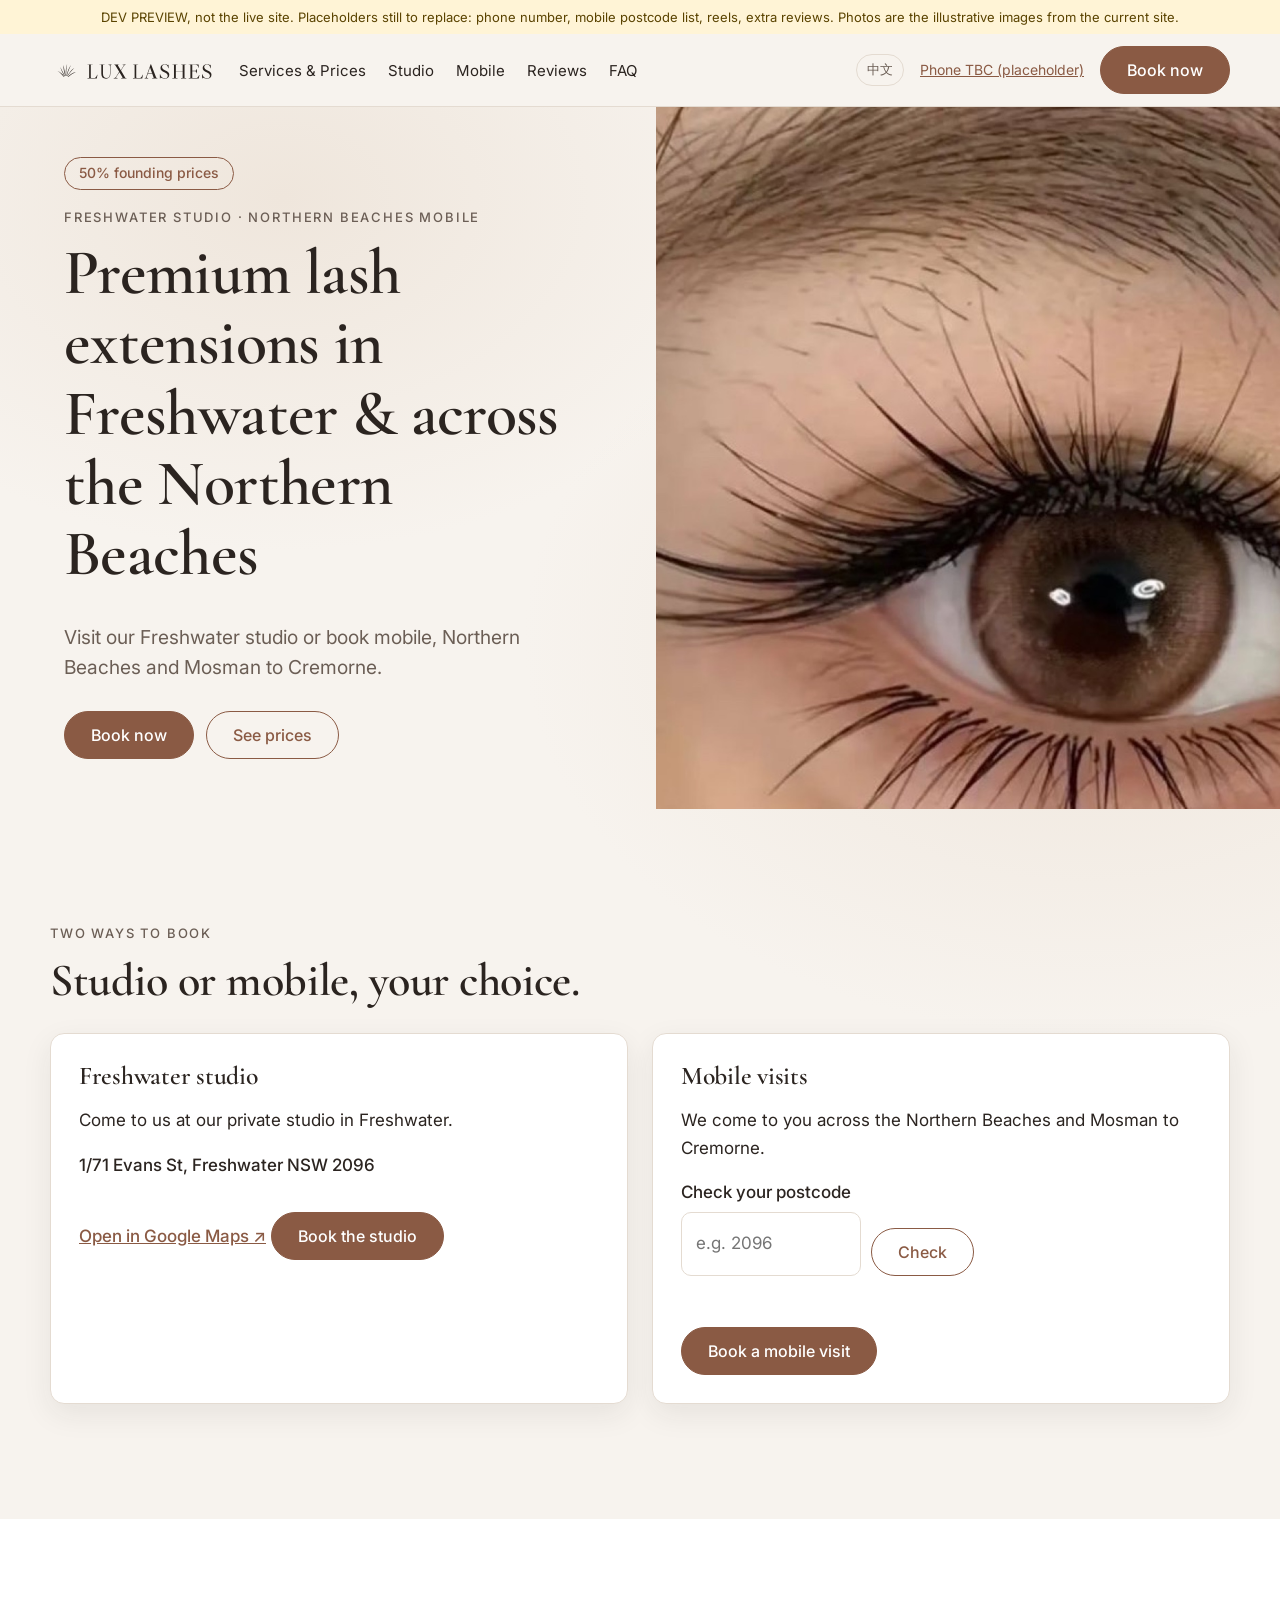
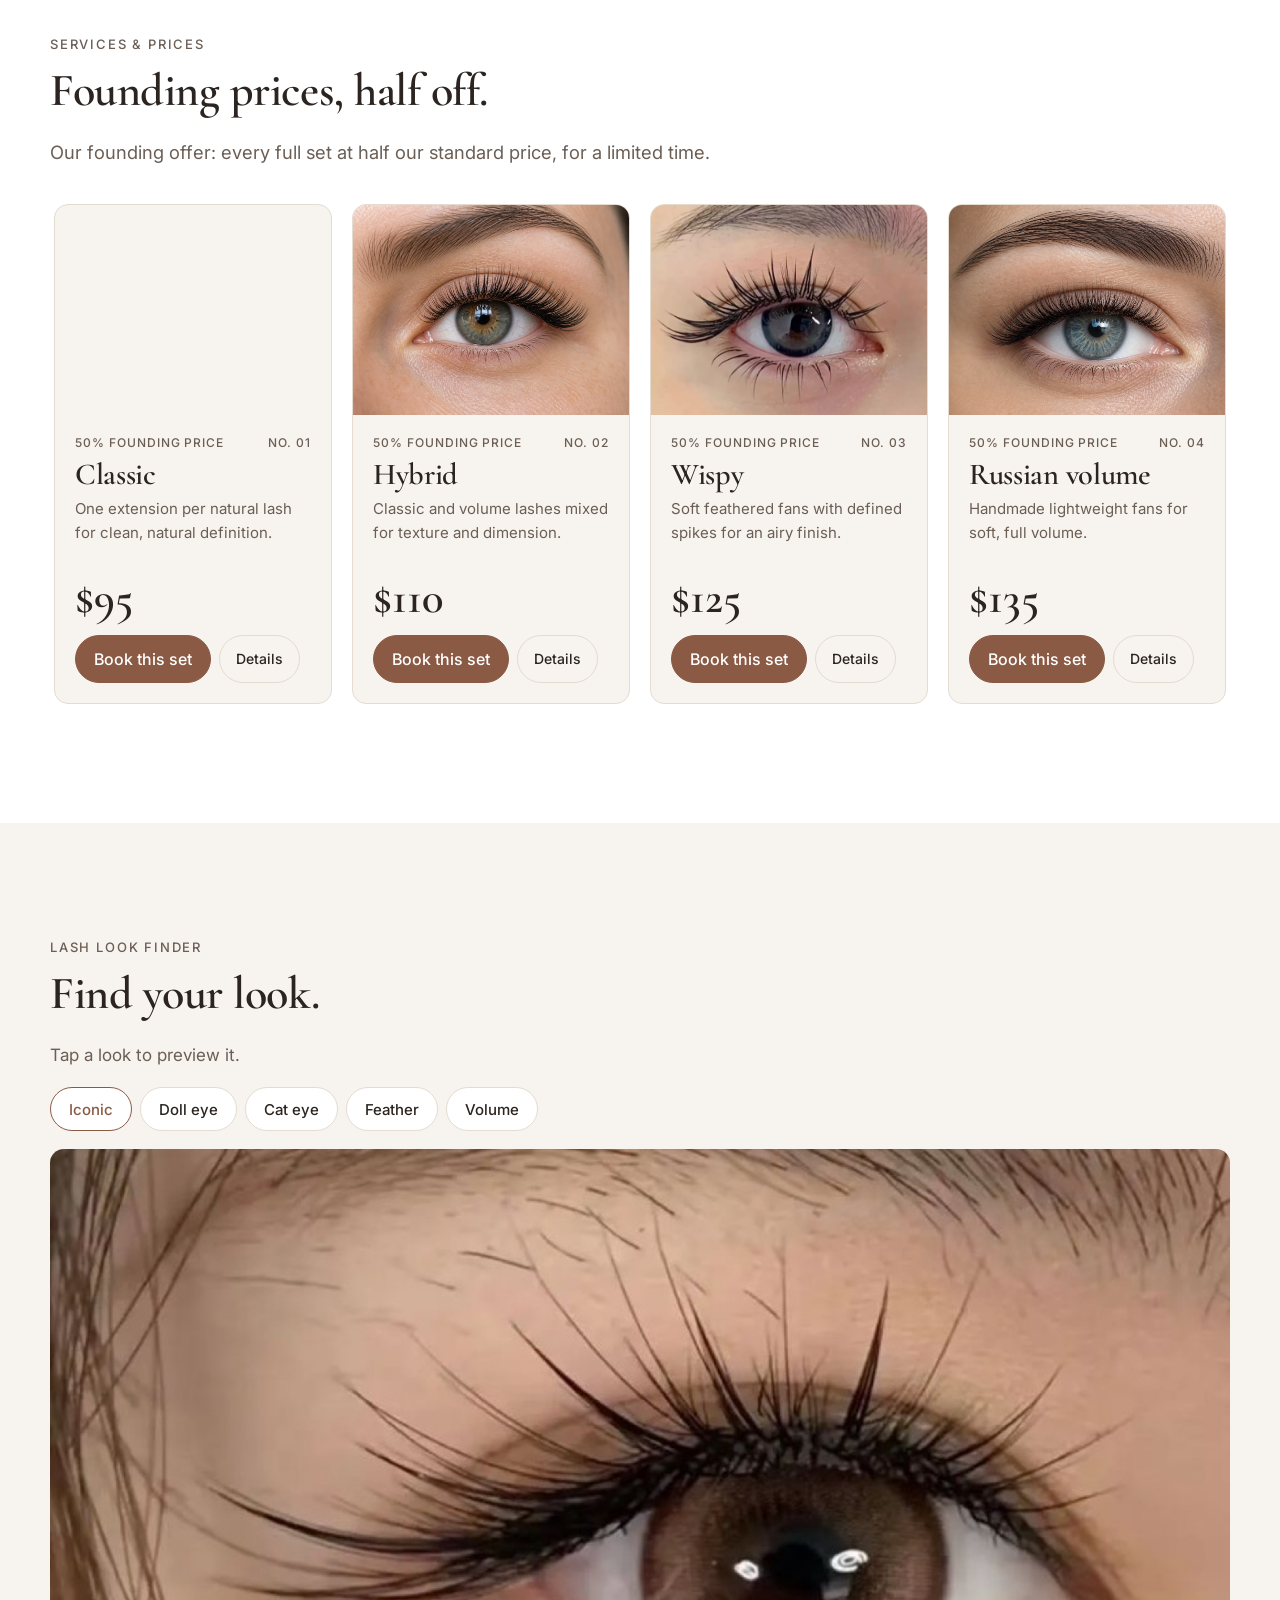
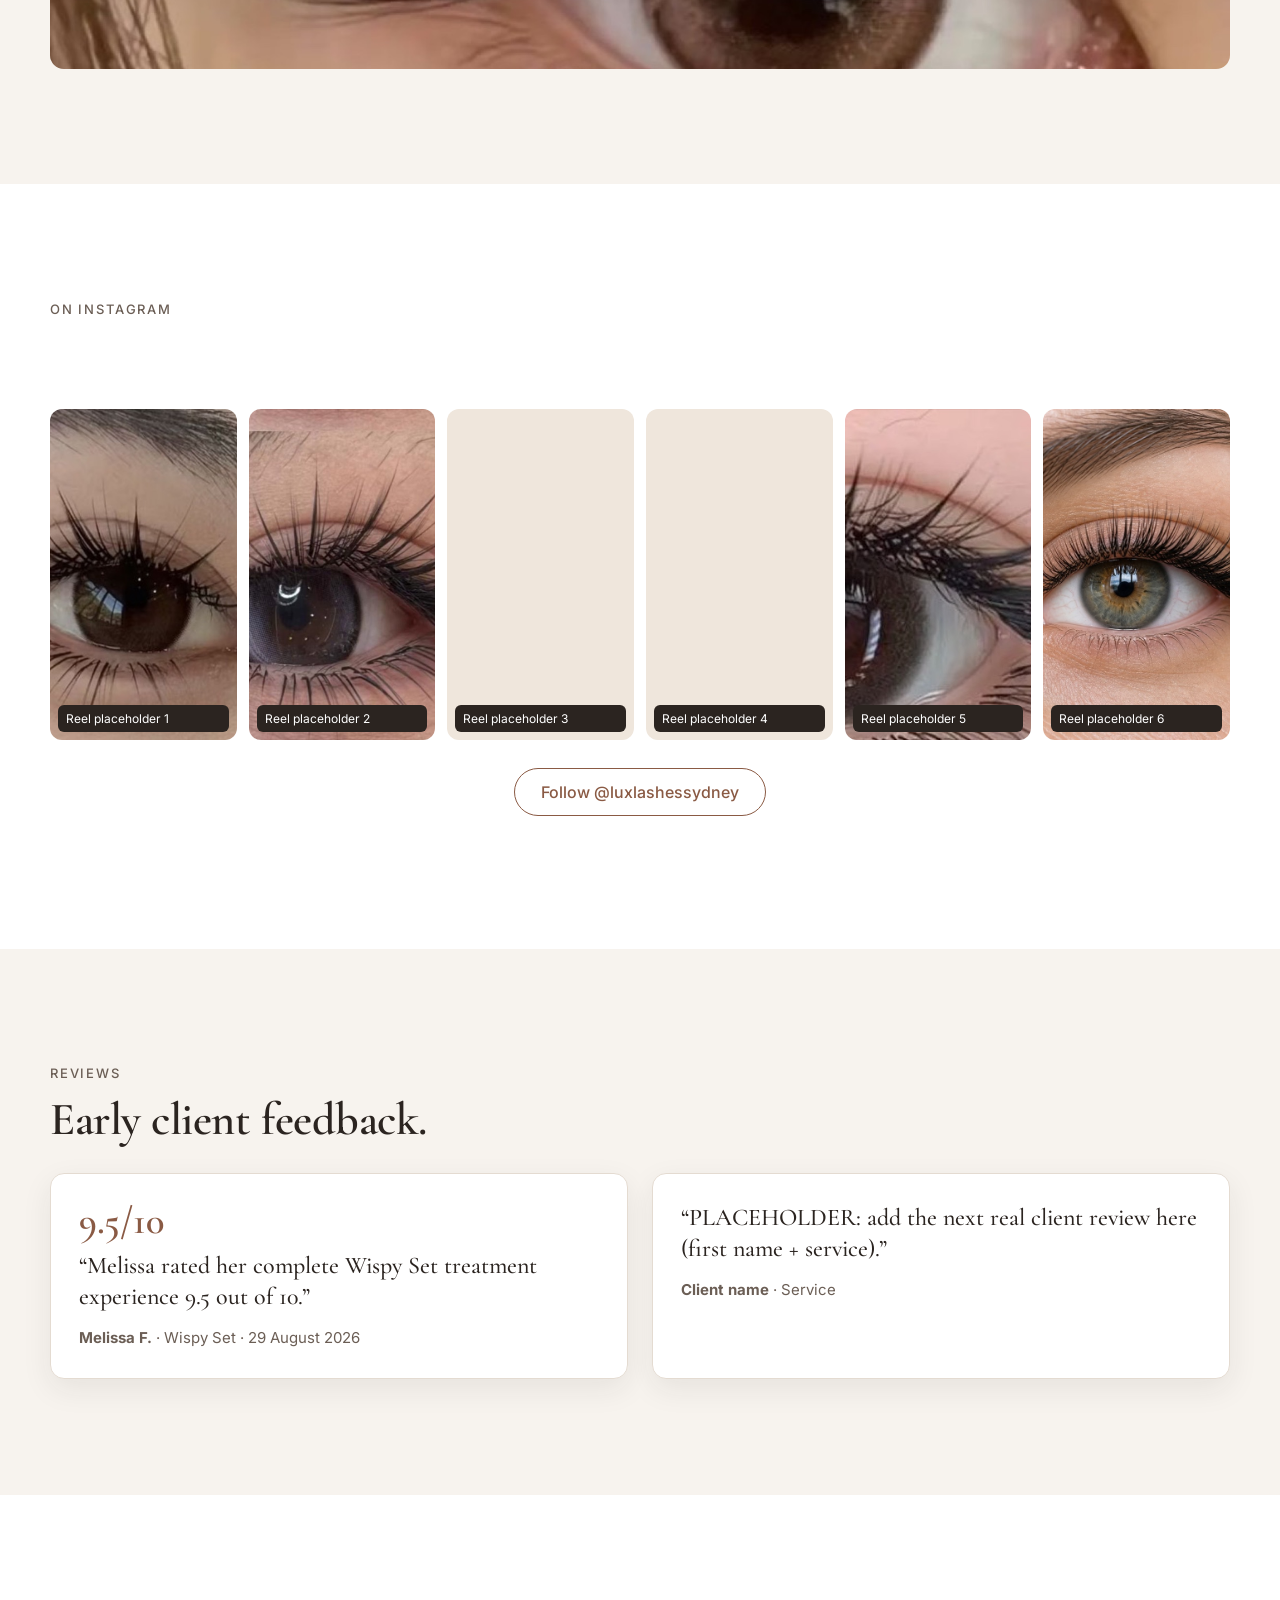
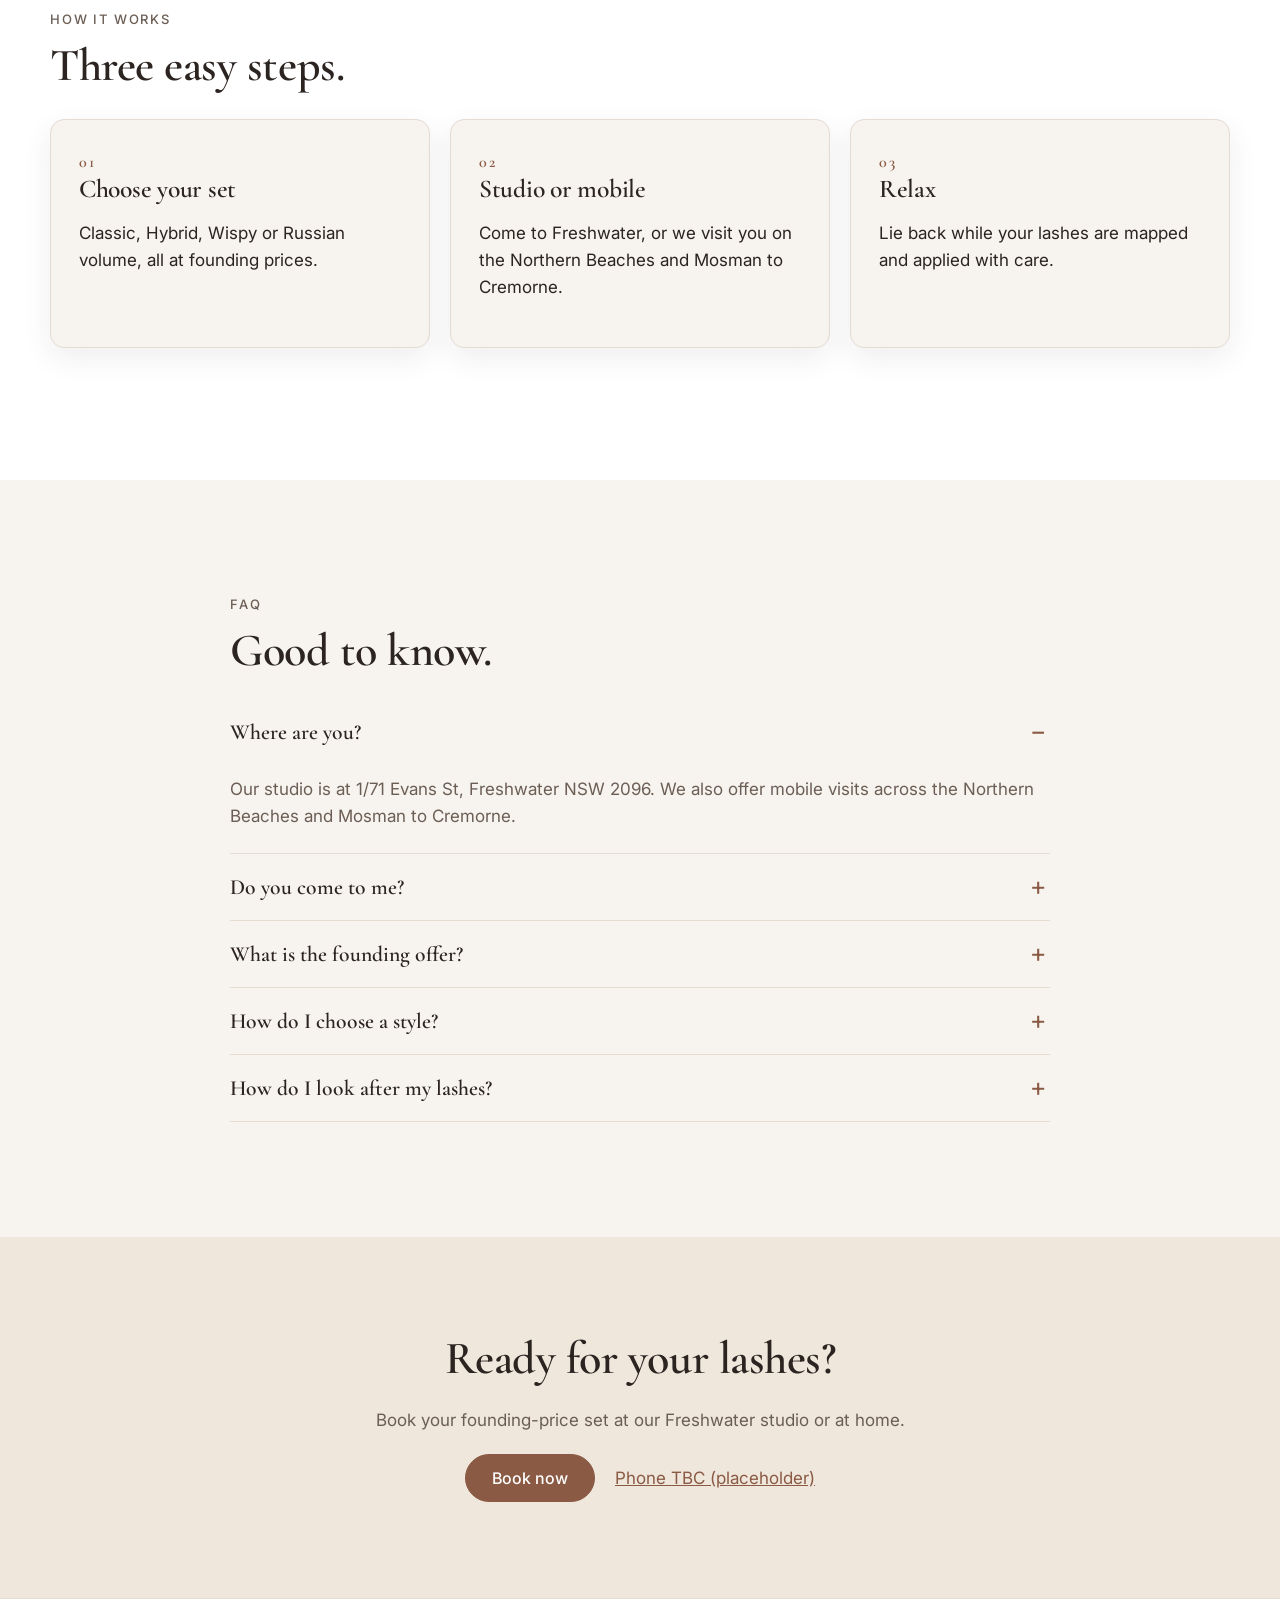
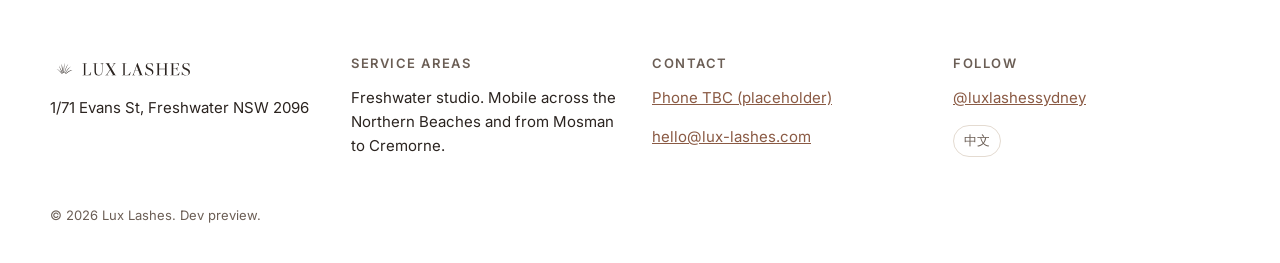
==== index.html @ 247c6094 "Lux Lashes Warm Linen dev preview" ====
<!doctype html>
<html lang="en-AU"><head><meta charset="utf-8"><meta name="viewport" content="width=device-width,initial-scale=1">
<meta name="robots" content="noindex, nofollow">
<title>Lash extensions Freshwater | Northern Beaches | Lux Lashes</title><meta name="description" content="Premium lash extensions at our Freshwater studio (1/71 Evans St) or mobile across the Northern Beaches and Mosman to Cremorne. 50% founding prices from $95.">
<link rel="canonical" href="https://lux-lashes.com/">
<meta property="og:type" content="website"><meta property="og:title" content="Lash extensions Freshwater | Northern Beaches | Lux Lashes"><meta property="og:description" content="Premium lash extensions at our Freshwater studio (1/71 Evans St) or mobile across the Northern Beaches and Mosman to Cremorne. 50% founding prices from $95."><meta property="og:locale" content="en_AU"><meta property="og:image" content="assets/img/lux-lashes-wispy-iconic-result-v1.jpg">
<link rel="preconnect" href="https://fonts.googleapis.com"><link rel="preconnect" href="https://fonts.gstatic.com" crossorigin>
<link href="https://fonts.googleapis.com/css2?family=Cormorant+Garamond:wght@500;600&family=Inter:wght@400;500;600&display=swap" rel="stylesheet">
<link rel="icon" href="assets/favicon.svg" type="image/svg+xml">
<link rel="stylesheet" href="css/site.css?v=1">
<script type="application/ld+json">{"@context": "https://schema.org", "@type": "BeautySalon", "name": "Lux Lashes", "url": "https://lux-lashes.com", "email": "hello@lux-lashes.com", "address": {"@type": "PostalAddress", "streetAddress": "1/71 Evans St", "addressLocality": "Freshwater", "addressRegion": "NSW", "postalCode": "2096", "addressCountry": "AU"}, "areaServed": ["Freshwater NSW", "Northern Beaches NSW", "Mosman NSW", "Cremorne NSW"], "sameAs": ["https://www.instagram.com/luxlashessydney/"], "makesOffer": [{"@type": "Offer", "name": "Classic lash extensions full set (50% founding price)", "price": 95, "priceCurrency": "AUD"}, {"@type": "Offer", "name": "Hybrid lash extensions full set (50% founding price)", "price": 110, "priceCurrency": "AUD"}, {"@type": "Offer", "name": "Wispy lash extensions full set (50% founding price)", "price": 125, "priceCurrency": "AUD"}, {"@type": "Offer", "name": "Russian volume lash extensions full set (50% founding price)", "price": 135, "priceCurrency": "AUD"}]}</script>
<script>document.documentElement.classList.add('js');if(!matchMedia('(prefers-reduced-motion: reduce)').matches)document.documentElement.classList.add('motion')</script>
</head><body class="">
<a class="skip" href="#main">Skip to content</a>
<p class="devbar" role="note">DEV PREVIEW, not the live site. Placeholders still to replace: phone number, mobile postcode list, reels, extra reviews. Photos are the illustrative images from the current site.</p>
<div class="drift" aria-hidden="true"></div>
<header class="hd"><div class="w hd__in">
<a class="brand" href="index.html" aria-label="Lux Lashes home"><svg class="wm" aria-hidden="true" focusable="false" xmlns="http://www.w3.org/2000/svg" viewBox="0 0 360 64"><g fill="currentColor"><g transform="translate(34 36) scale(.85)"><path d="M-5 13C-10 7-16 0-21-2C-16-1-9 5-4 12Z"/><path d="M-3.5 11C-9 2-13-7-14-12C-12-7-7 2-2.5 10.5Z"/><path d="M-1.8 10C-5 0-7-11-6-17C-5-10-3 0-.8 9.7Z"/><path d="M-.5 9.5C-.8-1 0-14 3-20C1-12 .8 0 .5 9.5Z"/><path d="M1.3 9.8C4-1 8-12 13-17C9-10 5 0 2.3 10.1Z"/><path d="M3 10.6C8 2 15-7 21-10C15-5 9 3 4 11.2Z"/><path d="M4.5 12C11 6 19 1 25 1C19 3 12 7 5.5 13Z"/></g><path transform="translate(79 20)" d="M1 0H12V.7H9.4C8.2.7 8 1.1 8 2.6V27.7C8 28.9 8.5 29.2 10 29.2H14C18.2 29.2 19.8 27.1 21.6 22H22.3L20.8 30H1V29.3H3C4.3 29.3 4.5 28.8 4.5 27.4V2.6C4.5 1.2 4.3.7 3 .7H1Z"/><path transform="translate(105 20)" d="M.5 0H11.5V.7H9.5C8.2.7 8 1.2 8 2.7V19.6C8 25.8 10.5 29.2 15.5 29.2C20.9 29.2 23 25.6 23 19.7V4.9C23 1.8 22.3.7 19.7.7H19V0H27V.7H26.6C24.4.7 23.9 1.8 23.9 4.9V19.7C23.9 26.9 20.8 30.5 14.5 30.5C7.5 30.5 4.5 26.7 4.5 20V2.7C4.5 1.2 4.3.7 3 .7H.5Z"/><path transform="translate(136 20)" d="M.5 0H11.7V.7H10.3C8.8.7 8.5 1.3 9.3 2.7L15 12.4L20.7 3.4C21.8 1.6 21.5.7 19.3.7H18.6V0H26V.7H25.7C24 .7 23 1.4 21.5 3.7L15.5 13.2L23.9 27.3C24.8 28.8 25.3 29.3 27 29.3V30H15.8V29.3H17.3C18.9 29.3 19 28.5 18.2 27.1L12.1 16.7L5.7 26.6C4.5 28.5 5 29.3 7.2 29.3H8V30H0V29.3H.5C2.5 29.3 3.4 28.5 4.9 26.3L11.6 15.9L3.9 2.8C2.9 1.1 2.4.7.5.7Z"/><path transform="translate(176 20)" d="M1 0H12V.7H9.4C8.2.7 8 1.1 8 2.6V27.7C8 28.9 8.5 29.2 10 29.2H14C18.2 29.2 19.8 27.1 21.6 22H22.3L20.8 30H1V29.3H3C4.3 29.3 4.5 28.8 4.5 27.4V2.6C4.5 1.2 4.3.7 3 .7H1Z"/><path transform="translate(202 20)" d="M12.7-.5H13.5L24 27.1C24.7 28.8 25.1 29.3 27 29.3V30H16V29.3H17.6C19.1 29.3 19.3 28.8 18.8 27.3L15.9 19.5H6.9L4.6 26.1C3.8 28.4 4.5 29.3 6.8 29.3H7.4V30H0V29.3C2.2 29.3 2.7 28.3 3.5 26.1ZM11.3 6.9L7.2 18.6H15.6Z"/><path transform="translate(233 20)" d="M20 1V8H19.3C18.4 3.6 16.3.3 12.1.3C8.4.3 6 2.4 6 5.8C6 9.1 8.8 10.9 13.2 12.9C18.3 15.2 21.5 17.3 21.5 22C21.5 27.1 17.5 30.6 11.8 30.6C8.1 30.6 5.3 29.4 3.2 28.2L2.1 30H1.4V21.2H2.1C3.5 26.7 6.8 29.8 11.8 29.8C15.9 29.8 18.2 27.4 18.2 24C18.2 20.6 15.5 18.7 11 16.6C5.9 14.3 2.7 12.1 2.7 7.5C2.7 2.8 6.5-.5 12-.5C15.3-.5 17.7.5 19 1.7L19.3 1Z"/><path transform="translate(260 20)" d="M1 0H12V.7H10C8.7.7 8.5 1.2 8.5 2.6V14H23V2.6C23 1.2 22.8.7 21.5.7H19.5V0H30.5V.7H28.5C27.2.7 27 1.2 27 2.6V27.4C27 28.8 27.2 29.3 28.5 29.3H30.5V30H19.5V29.3H21.5C22.8 29.3 23 28.8 23 27.4V14.9H8.5V27.4C8.5 28.8 8.7 29.3 10 29.3H12V30H1V29.3H3C4.3 29.3 4.5 28.8 4.5 27.4V2.6C4.5 1.2 4.3.7 3 .7H1Z"/><path transform="translate(295 20)" d="M1 0H22L22.5 7H21.8C20.7 2.3 19.2.8 15.5.8H8.5V13.7H13.2C16.2 13.7 17.3 12.7 17.8 9.6H18.5V18.7H17.8C17.3 15.5 16.2 14.6 13.2 14.6H8.5V27.5C8.5 28.8 8.9 29.2 10.5 29.2H15.5C19.8 29.2 21.4 27.1 23.1 22.6H23.8L22.3 30H1V29.3H3C4.3 29.3 4.5 28.8 4.5 27.4V2.6C4.5 1.2 4.3.7 3 .7H1Z"/><path transform="translate(323 20)" d="M20 1V8H19.3C18.4 3.6 16.3.3 12.1.3C8.4.3 6 2.4 6 5.8C6 9.1 8.8 10.9 13.2 12.9C18.3 15.2 21.5 17.3 21.5 22C21.5 27.1 17.5 30.6 11.8 30.6C8.1 30.6 5.3 29.4 3.2 28.2L2.1 30H1.4V21.2H2.1C3.5 26.7 6.8 29.8 11.8 29.8C15.9 29.8 18.2 27.4 18.2 24C18.2 20.6 15.5 18.7 11 16.6C5.9 14.3 2.7 12.1 2.7 7.5C2.7 2.8 6.5-.5 12-.5C15.3-.5 17.7.5 19 1.7L19.3 1Z"/></g></svg>
</a>
<nav aria-label="Primary"><ul class="hd__nav" id="navlist"><li><a href="#prices">Services &amp; Prices</a></li><li><a href="#studio">Studio</a></li><li><a href="#mobile">Mobile</a></li><li><a href="#reviews">Reviews</a></li><li><a href="#faq">FAQ</a></li></ul></nav>
<div class="hd__act"><button class="lang" type="button" aria-label="切换为简体中文 / Switch language" data-lang-toggle data-en="中文" data-zh="EN">中文</button>
<a class="hd__tel" href="tel:+61000000000" data-ev="phone_tap">Phone TBC (placeholder)</a><a class="btn" href="book/" data-cta data-ev="book_click">Book now</a></div></div></header>
<main id="main"><section class="hero"><div class="hero__media"><img src="assets/img/lux-lashes-wispy-iconic-result-v1.jpg" alt="Macro close-up of a brown eye with a wispy lash extension set" class="hero__img" decoding="async"></div>
<div class="w hero__in"><p class="badge">50% founding prices</p><p class="eyb">Freshwater studio · Northern Beaches mobile</p><h1 class="hero__h">Premium lash extensions in Freshwater & across the Northern Beaches</h1><p class="hero__sub">Visit our Freshwater studio or book mobile, Northern Beaches and Mosman to Cremorne.</p>
<div class="hero__a"><a class="btn" href="book/" data-cta data-ev="book_click">Book now</a><a class="btn btn--ghost" href="#prices">See prices</a></div></div>
<!-- PLACEHOLDER: slow image drift stands in for the hero video loop until real lash-application footage is filmed. --></section><section class="s" id="studio"><div class="w"><p class="eyb">Two ways to book</p><h2 class="rv">Studio or mobile, your choice.</h2>
<div class="two">
<article class="card rv"><h3>Freshwater studio</h3><p>Come to us at our private studio in Freshwater.</p><p class="addr">1/71 Evans St, Freshwater NSW 2096</p>
<a class="maplink" href="https://www.google.com/maps/search/?api=1&amp;query=1%2F71+Evans+St+Freshwater+NSW+2096" rel="noopener">Open in Google Maps ↗</a>
<a class="btn" href="book/?mode=studio" data-cta data-ev="book_click">Book the studio</a></article>
<article class="card rv" id="mobile"><h3>Mobile visits</h3><p>We come to you across the Northern Beaches and Mosman to Cremorne.</p><form class="pc" data-pc action="book/" method="get"><input type="hidden" name="mode" value="mobile"><label for="pc-home">Check your postcode</label>
<div class="pc__row"><input id="pc-home" name="pc" inputmode="numeric" pattern="[0-9]{4}" maxlength="4" autocomplete="postal-code" placeholder="e.g. 2096"><button class="btn btn--ghost" type="submit">Check</button></div>
<p class="pc__msg" role="status" aria-live="polite"></p></form>
<a class="btn" href="book/?mode=mobile" data-cta data-ev="book_click">Book a mobile visit</a></article>
</div></div></section><section class="s s--surface" id="prices"><div class="w"><p class="eyb">Services &amp; prices</p><h2 class="rv">Founding prices, half off.</h2><p class="lead">Our founding offer: every full set at half our standard price, for a limited time.</p><div class="tix__g"><div class="tix__w rv"><div class="tix__t"><div class="tix__f"><img src="assets/img/lux-lashes-en-detail-classic-v1.jpg" alt="Macro view of a natural-looking classic lash set on a green eye" class="tix__img" loading="lazy" decoding="async">
<div class="tix__body"><p class="tix__row"><span>50% founding price</span><span>No. 01</span></p><h3 class="tix__nm">Classic</h3><p class="tix__line">One extension per natural lash for clean, natural definition.</p>
<p class="tix__pr">$95</p><div class="tix__ba"><a class="btn" href="book/?set=classic" data-ev="book_click">Book this set<span class="sr"> Classic</span></a><button type="button" class="tix__flip" aria-pressed="false">Details<span class="sr"> for Classic</span></button></div></div></div>
<div class="tix__b"><p class="tix__row"><span>Classic</span><span>$95</span></p><ul><li>Eye-shape consultation</li><li>Personal lash mapping</li><li>Aftercare guidance</li></ul><div class="tix__ba"><a class="btn" href="book/?set=classic">Book this set<span class="sr"> Classic</span></a><button type="button" class="tix__flip tix__back">Back</button></div></div></div></div><div class="tix__w rv"><div class="tix__t"><div class="tix__f"><img src="assets/img/lux-lashes-en-detail-hybrid-v1.jpg" alt="Macro view of a textured hybrid lash set" class="tix__img" loading="lazy" decoding="async">
<div class="tix__body"><p class="tix__row"><span>50% founding price</span><span>No. 02</span></p><h3 class="tix__nm">Hybrid</h3><p class="tix__line">Classic and volume lashes mixed for texture and dimension.</p>
<p class="tix__pr">$110</p><div class="tix__ba"><a class="btn" href="book/?set=hybrid" data-ev="book_click">Book this set<span class="sr"> Hybrid</span></a><button type="button" class="tix__flip" aria-pressed="false">Details<span class="sr"> for Hybrid</span></button></div></div></div>
<div class="tix__b"><p class="tix__row"><span>Hybrid</span><span>$110</span></p><ul><li>Eye-shape consultation</li><li>Personal lash mapping</li><li>Aftercare guidance</li></ul><div class="tix__ba"><a class="btn" href="book/?set=hybrid">Book this set<span class="sr"> Hybrid</span></a><button type="button" class="tix__flip tix__back">Back</button></div></div></div></div><div class="tix__w rv"><div class="tix__t"><div class="tix__f"><img src="assets/img/lux-lashes-wispy-iconic-detail-v1.jpg" alt="Macro view of a wispy lash set with defined spikes" class="tix__img" loading="lazy" decoding="async">
<div class="tix__body"><p class="tix__row"><span>50% founding price</span><span>No. 03</span></p><h3 class="tix__nm">Wispy</h3><p class="tix__line">Soft feathered fans with defined spikes for an airy finish.</p>
<p class="tix__pr">$125</p><div class="tix__ba"><a class="btn" href="book/?set=wispy" data-ev="book_click">Book this set<span class="sr"> Wispy</span></a><button type="button" class="tix__flip" aria-pressed="false">Details<span class="sr"> for Wispy</span></button></div></div></div>
<div class="tix__b"><p class="tix__row"><span>Wispy</span><span>$125</span></p><ul><li>Choice of wispy looks</li><li>Personal lash mapping</li><li>Aftercare guidance</li></ul><div class="tix__ba"><a class="btn" href="book/?set=wispy">Book this set<span class="sr"> Wispy</span></a><button type="button" class="tix__flip tix__back">Back</button></div></div></div></div><div class="tix__w rv"><div class="tix__t"><div class="tix__f"><img src="assets/img/lux-lashes-en-detail-russian-volume-v1.jpg" alt="Macro view of a full Russian volume lash set" class="tix__img" loading="lazy" decoding="async">
<div class="tix__body"><p class="tix__row"><span>50% founding price</span><span>No. 04</span></p><h3 class="tix__nm">Russian volume</h3><p class="tix__line">Handmade lightweight fans for soft, full volume.</p>
<p class="tix__pr">$135</p><div class="tix__ba"><a class="btn" href="book/?set=russian" data-ev="book_click">Book this set<span class="sr"> Russian volume</span></a><button type="button" class="tix__flip" aria-pressed="false">Details<span class="sr"> for Russian volume</span></button></div></div></div>
<div class="tix__b"><p class="tix__row"><span>Russian volume</span><span>$135</span></p><ul><li>Eye-shape consultation</li><li>Handmade volume fans</li><li>Aftercare guidance</li></ul><div class="tix__ba"><a class="btn" href="book/?set=russian">Book this set<span class="sr"> Russian volume</span></a><button type="button" class="tix__flip tix__back">Back</button></div></div></div></div></div></div></section><section class="s" id="looks"><div class="w look"><p class="eyb">Lash look finder</p><h2 class="rv">Find your look.</h2>
<p class="muted" data-en="Tap a look to preview it." data-zh="轻点图片，切换自然睫毛与设计效果">Tap a look to preview it.</p>
<div class="look__tabs" role="tablist" aria-label="Style preview"><button type="button" class="look__tab" role="tab" aria-selected="true" data-i="0" data-en="Iconic" data-zh="标志束感">Iconic</button><button type="button" class="look__tab" role="tab" aria-selected="false" data-i="1" data-en="Doll eye" data-zh="灵动圆眼">Doll eye</button><button type="button" class="look__tab" role="tab" aria-selected="false" data-i="2" data-en="Cat eye" data-zh="提拉猫眼">Cat eye</button><button type="button" class="look__tab" role="tab" aria-selected="false" data-i="3" data-en="Feather" data-zh="轻盈羽翼">Feather</button><button type="button" class="look__tab" role="tab" aria-selected="false" data-i="4" data-en="Volume" data-zh="层次浓密">Volume</button></div><div class="look__stage"><img src="assets/img/lux-lashes-wispy-iconic-result-v1.jpg" alt="Iconic wispy look: bold separated spikes" data-alt-en="Iconic wispy look: bold separated spikes" data-alt-zh="标志束感嫁接效果特写，呈现鲜明分离的轻盈睫毛束" class="look__img on" loading="lazy" decoding="async"><img src="assets/img/lux-lashes-wispy-doll-result-v1.jpg" alt="Doll eye look: longest lashes at the centre of the eye" data-alt-en="Doll eye look: longest lashes at the centre of the eye" data-alt-zh="灵动圆眼束感嫁接效果特写，中央睫毛纤长立体" class="look__img" loading="lazy" decoding="async"><img src="assets/img/lux-lashes-wispy-cat-result-v1.jpg" alt="Cat eye look: lashes lengthening and lifting to the outer corner" data-alt-en="Cat eye look: lashes lengthening and lifting to the outer corner" data-alt-zh="提拉猫眼束感嫁接效果特写，眼尾纤长上扬" class="look__img" loading="lazy" decoding="async"><img src="assets/img/lux-lashes-wispy-feather-result-v1.jpg" alt="Feather look: fine, soft and natural lash spacing" data-alt-en="Feather look: fine, soft and natural lash spacing" data-alt-zh="轻盈羽翼束感嫁接效果特写，纤细留白自然" class="look__img" loading="lazy" decoding="async"><img src="assets/img/lux-lashes-wispy-volume-result-v2.jpg" alt="Volume look: full, layered lashes" data-alt-en="Volume look: full, layered lashes" data-alt-zh="干净清晰的层次浓密束感嫁接完成效果" class="look__img" loading="lazy" decoding="async"></div></div></section><section class="s s--surface" id="reels"><div class="w"><p class="eyb">On Instagram</p><h2 class="rv">Fresh sets, straight from the studio.</h2><div class="reels"><a class="reel" href="https://www.instagram.com/luxlashessydney/" rel="noopener"><img src="assets/img/lux-lashes-wispy-cat-detail-v3.jpg" alt="Reel placeholder 1: lash close-up" loading="lazy" decoding="async"><span class="reel__lbl">Reel placeholder 1</span></a><a class="reel" href="https://www.instagram.com/luxlashessydney/" rel="noopener"><img src="assets/img/lux-lashes-wispy-doll-detail-v1.jpg" alt="Reel placeholder 2: lash close-up" loading="lazy" decoding="async"><span class="reel__lbl">Reel placeholder 2</span></a><a class="reel" href="https://www.instagram.com/luxlashessydney/" rel="noopener"><img src="assets/img/lux-lashes-wispy-feather-detail-v1.jpg" alt="Reel placeholder 3: lash close-up" loading="lazy" decoding="async"><span class="reel__lbl">Reel placeholder 3</span></a><a class="reel" href="https://www.instagram.com/luxlashessydney/" rel="noopener"><img src="assets/img/lux-lashes-en-classic-v1.jpg" alt="Reel placeholder 4: lash close-up" loading="lazy" decoding="async"><span class="reel__lbl">Reel placeholder 4</span></a><a class="reel" href="https://www.instagram.com/luxlashessydney/" rel="noopener"><img src="assets/img/lux-lashes-wispy-volume-detail-v3.jpg" alt="Reel placeholder 5: lash close-up" loading="lazy" decoding="async"><span class="reel__lbl">Reel placeholder 5</span></a><a class="reel" href="https://www.instagram.com/luxlashessydney/" rel="noopener"><img src="assets/img/lux-lashes-en-detail-hybrid-v1.jpg" alt="Reel placeholder 6: lash close-up" loading="lazy" decoding="async"><span class="reel__lbl">Reel placeholder 6</span></a></div>
<p class="center"><a class="btn btn--ghost" href="https://www.instagram.com/luxlashessydney/" rel="noopener">Follow @luxlashessydney</a></p></div></section><section class="s" id="reviews"><div class="w"><p class="eyb">Reviews</p><h2 class="rv">Early client feedback.</h2><div class="two"><figure class="rev card rv"><p class=rev__score>9.5/10</p><blockquote>“Melissa rated her complete Wispy Set treatment experience 9.5 out of 10.”</blockquote><figcaption><strong>Melissa F.</strong> · Wispy Set · 29 August 2026</figcaption></figure><figure class="rev card rv"><blockquote>“PLACEHOLDER: add the next real client review here (first name + service).”</blockquote><figcaption><strong>Client name</strong> · Service</figcaption></figure></div></div></section><section class="s s--surface"><div class="w"><p class="eyb">How it works</p><h2 class="rv">Three easy steps.</h2><ol class="steps"><li class="card rv"><span class="step__n">01</span><h3>Choose your set</h3><p>Classic, Hybrid, Wispy or Russian volume, all at founding prices.</p></li><li class="card rv"><span class="step__n">02</span><h3>Studio or mobile</h3><p>Come to Freshwater, or we visit you on the Northern Beaches and Mosman to Cremorne.</p></li><li class="card rv"><span class="step__n">03</span><h3>Relax</h3><p>Lie back while your lashes are mapped and applied with care.</p></li></ol></div></section><section class="s" id="faq"><div class="w faq"><p class="eyb">FAQ</p><h2 class="rv">Good to know.</h2><div class="faq__list" data-single><details open><summary>Where are you?</summary><div class="faq__a"><p>Our studio is at 1/71 Evans St, Freshwater NSW 2096. We also offer mobile visits across the Northern Beaches and Mosman to Cremorne.</p></div></details><details><summary>Do you come to me?</summary><div class="faq__a"><p>Yes, if you are on the Northern Beaches or between Mosman and Cremorne. Pop your postcode into the checker. If you are outside the mobile area, you are welcome at our Freshwater studio.</p></div></details><details><summary>What is the founding offer?</summary><div class="faq__a"><p>During our founding period every full set is 50% off: Classic $95, Hybrid $110, Wispy $125 and Russian volume $135.</p></div></details><details><summary>How do I choose a style?</summary><div class="faq__a"><p>Use the look finder for ideas, or simply tell us the look you love. We map every set to your eye shape at your appointment.</p></div></details><details><summary>How do I look after my lashes?</summary><div class="faq__a"><p>You will get personal aftercare guidance at the end of your appointment, so your set stays fresh for longer.</p></div></details></div></div></section><section class="cta"><div class="w cta__in"><h2>Ready for your lashes?</h2><p>Book your founding-price set at our Freshwater studio or at home.</p><div class="cta__a"><a class="btn" href="book/" data-cta data-ev="book_click">Book now</a><a class="cta__tel" href="tel:+61000000000" data-ev="phone_tap">Phone TBC (placeholder)</a></div></div></section></main>
<footer class="ft"><div class="w ft__g">
<div><p class="ft__brand" aria-label="Lux Lashes"><svg class="wm" aria-hidden="true" focusable="false" xmlns="http://www.w3.org/2000/svg" viewBox="0 0 360 64"><g fill="currentColor"><g transform="translate(34 36) scale(.85)"><path d="M-5 13C-10 7-16 0-21-2C-16-1-9 5-4 12Z"/><path d="M-3.5 11C-9 2-13-7-14-12C-12-7-7 2-2.5 10.5Z"/><path d="M-1.8 10C-5 0-7-11-6-17C-5-10-3 0-.8 9.7Z"/><path d="M-.5 9.5C-.8-1 0-14 3-20C1-12 .8 0 .5 9.5Z"/><path d="M1.3 9.8C4-1 8-12 13-17C9-10 5 0 2.3 10.1Z"/><path d="M3 10.6C8 2 15-7 21-10C15-5 9 3 4 11.2Z"/><path d="M4.5 12C11 6 19 1 25 1C19 3 12 7 5.5 13Z"/></g><path transform="translate(79 20)" d="M1 0H12V.7H9.4C8.2.7 8 1.1 8 2.6V27.7C8 28.9 8.5 29.2 10 29.2H14C18.2 29.2 19.8 27.1 21.6 22H22.3L20.8 30H1V29.3H3C4.3 29.3 4.5 28.8 4.5 27.4V2.6C4.5 1.2 4.3.7 3 .7H1Z"/><path transform="translate(105 20)" d="M.5 0H11.5V.7H9.5C8.2.7 8 1.2 8 2.7V19.6C8 25.8 10.5 29.2 15.5 29.2C20.9 29.2 23 25.6 23 19.7V4.9C23 1.8 22.3.7 19.7.7H19V0H27V.7H26.6C24.4.7 23.9 1.8 23.9 4.9V19.7C23.9 26.9 20.8 30.5 14.5 30.5C7.5 30.5 4.5 26.7 4.5 20V2.7C4.5 1.2 4.3.7 3 .7H.5Z"/><path transform="translate(136 20)" d="M.5 0H11.7V.7H10.3C8.8.7 8.5 1.3 9.3 2.7L15 12.4L20.7 3.4C21.8 1.6 21.5.7 19.3.7H18.6V0H26V.7H25.7C24 .7 23 1.4 21.5 3.7L15.5 13.2L23.9 27.3C24.8 28.8 25.3 29.3 27 29.3V30H15.8V29.3H17.3C18.9 29.3 19 28.5 18.2 27.1L12.1 16.7L5.7 26.6C4.5 28.5 5 29.3 7.2 29.3H8V30H0V29.3H.5C2.5 29.3 3.4 28.5 4.9 26.3L11.6 15.9L3.9 2.8C2.9 1.1 2.4.7.5.7Z"/><path transform="translate(176 20)" d="M1 0H12V.7H9.4C8.2.7 8 1.1 8 2.6V27.7C8 28.9 8.5 29.2 10 29.2H14C18.2 29.2 19.8 27.1 21.6 22H22.3L20.8 30H1V29.3H3C4.3 29.3 4.5 28.8 4.5 27.4V2.6C4.5 1.2 4.3.7 3 .7H1Z"/><path transform="translate(202 20)" d="M12.7-.5H13.5L24 27.1C24.7 28.8 25.1 29.3 27 29.3V30H16V29.3H17.6C19.1 29.3 19.3 28.8 18.8 27.3L15.9 19.5H6.9L4.6 26.1C3.8 28.4 4.5 29.3 6.8 29.3H7.4V30H0V29.3C2.2 29.3 2.7 28.3 3.5 26.1ZM11.3 6.9L7.2 18.6H15.6Z"/><path transform="translate(233 20)" d="M20 1V8H19.3C18.4 3.6 16.3.3 12.1.3C8.4.3 6 2.4 6 5.8C6 9.1 8.8 10.9 13.2 12.9C18.3 15.2 21.5 17.3 21.5 22C21.5 27.1 17.5 30.6 11.8 30.6C8.1 30.6 5.3 29.4 3.2 28.2L2.1 30H1.4V21.2H2.1C3.5 26.7 6.8 29.8 11.8 29.8C15.9 29.8 18.2 27.4 18.2 24C18.2 20.6 15.5 18.7 11 16.6C5.9 14.3 2.7 12.1 2.7 7.5C2.7 2.8 6.5-.5 12-.5C15.3-.5 17.7.5 19 1.7L19.3 1Z"/><path transform="translate(260 20)" d="M1 0H12V.7H10C8.7.7 8.5 1.2 8.5 2.6V14H23V2.6C23 1.2 22.8.7 21.5.7H19.5V0H30.5V.7H28.5C27.2.7 27 1.2 27 2.6V27.4C27 28.8 27.2 29.3 28.5 29.3H30.5V30H19.5V29.3H21.5C22.8 29.3 23 28.8 23 27.4V14.9H8.5V27.4C8.5 28.8 8.7 29.3 10 29.3H12V30H1V29.3H3C4.3 29.3 4.5 28.8 4.5 27.4V2.6C4.5 1.2 4.3.7 3 .7H1Z"/><path transform="translate(295 20)" d="M1 0H22L22.5 7H21.8C20.7 2.3 19.2.8 15.5.8H8.5V13.7H13.2C16.2 13.7 17.3 12.7 17.8 9.6H18.5V18.7H17.8C17.3 15.5 16.2 14.6 13.2 14.6H8.5V27.5C8.5 28.8 8.9 29.2 10.5 29.2H15.5C19.8 29.2 21.4 27.1 23.1 22.6H23.8L22.3 30H1V29.3H3C4.3 29.3 4.5 28.8 4.5 27.4V2.6C4.5 1.2 4.3.7 3 .7H1Z"/><path transform="translate(323 20)" d="M20 1V8H19.3C18.4 3.6 16.3.3 12.1.3C8.4.3 6 2.4 6 5.8C6 9.1 8.8 10.9 13.2 12.9C18.3 15.2 21.5 17.3 21.5 22C21.5 27.1 17.5 30.6 11.8 30.6C8.1 30.6 5.3 29.4 3.2 28.2L2.1 30H1.4V21.2H2.1C3.5 26.7 6.8 29.8 11.8 29.8C15.9 29.8 18.2 27.4 18.2 24C18.2 20.6 15.5 18.7 11 16.6C5.9 14.3 2.7 12.1 2.7 7.5C2.7 2.8 6.5-.5 12-.5C15.3-.5 17.7.5 19 1.7L19.3 1Z"/></g></svg>
</p><p>1/71 Evans St, Freshwater NSW 2096</p></div>
<div><h2 class="ft__h">Service areas</h2><p>Freshwater studio. Mobile across the Northern Beaches and from Mosman to Cremorne.</p></div>
<div><h2 class="ft__h">Contact</h2><p><a class="" href="tel:+61000000000" data-ev="phone_tap">Phone TBC (placeholder)</a></p><p><a href="mailto:hello@lux-lashes.com">hello@lux-lashes.com</a></p></div>
<div><h2 class="ft__h">Follow</h2><p><a href="https://www.instagram.com/luxlashessydney/" rel="noopener">@luxlashessydney</a></p><p><button class="lang" type="button" aria-label="切换为简体中文 / Switch language" data-lang-toggle data-en="中文" data-zh="EN">中文</button></p></div>
</div><p class="w ft__legal">© 2026 Lux Lashes. Dev preview.</p></footer>
<nav class="mbar" aria-label="Quick actions"><a class="btn mbar__book" href="book/" data-ev="book_click">Book now</a><a class="mbar__call" href="tel:+61000000000" data-ev="phone_tap">Call</a></nav>
<script>window.LUX={"postcodes": ["2084", "2085", "2086", "2087", "2092", "2093", "2094", "2095", "2096", "2097", "2099", "2100", "2101", "2102", "2103", "2104", "2105", "2106", "2107", "2108", "2088", "2089", "2090"], "choice": {"eyebrow": "Two ways to book", "h2": "Studio or mobile, your choice.", "studio_h": "Freshwater studio", "studio_p": "Come to us at our private studio in Freshwater.", "studio_cta": "Book the studio", "map_label": "Open in Google Maps", "mobile_h": "Mobile visits", "mobile_p": "We come to you across the Northern Beaches and Mosman to Cremorne.", "mobile_cta": "Book a mobile visit", "pc_label": "Check your postcode", "pc_btn": "Check", "pc_ok": "Great news, we visit {pc}. Book a mobile appointment.", "pc_no": "Sorry, {pc} is outside our mobile area. Our Freshwater studio is open to everyone.", "pc_bad": "Please enter a 4-digit postcode.", "pc_studio": "Book the Freshwater studio instead"}, "sets": [{"id": "classic", "name": "Classic", "price": 95}, {"id": "hybrid", "name": "Hybrid", "price": 110}, {"id": "wispy", "name": "Wispy", "price": 125}, {"id": "russian", "name": "Russian volume", "price": 135}], "book": {"title": "Book lash extensions | Freshwater studio or mobile | Lux Lashes", "desc": "Book a classic, hybrid, wispy or Russian volume set at our Freshwater studio or mobile on the Northern Beaches and Mosman to Cremorne.", "eyebrow": "Book", "h1": "Book your lashes", "intro": "Five quick steps. We confirm your time by email.", "s1": "1. Studio or mobile", "studio": "Freshwater studio", "studio_sub": "1/71 Evans St, Freshwater NSW 2096", "mobile": "Mobile visit", "mobile_sub": "Northern Beaches and Mosman to Cremorne", "s2": "2. Your postcode", "s2_studio": "2. Studio location", "s3": "3. Choose your set", "s4": "4. Preferred date and time", "date": "Preferred date", "time": "Preferred time", "times": ["Morning", "Afternoon", "Evening"], "s5": "5. Your details", "name": "Full name", "mobile_no": "Mobile number", "email": "Email", "next": "Next", "back": "Back", "submit": "Send booking request", "summary": "Your booking", "sum_where": "Where", "sum_set": "Set", "sum_price": "Price", "sum_when": "When", "sum_note": "50% founding price", "err": "Please complete this step.", "done_h": "Thank you, your request is in.", "done_p": "We will email you to confirm your time.", "done_dev": "DEV PREVIEW: nothing was sent. The form handler is connected at go-live.", "review_q": "“Melissa rated her complete Wispy Set treatment experience 9.5 out of 10.” Melissa F., Wispy Set"}, "address": "1/71 Evans St, Freshwater NSW 2096"};</script>
<script src="js/site.js?v=1" defer></script></body></html>
---- css/site.css ----
/* Lux Lashes · Warm Linen. ALL colours live in this one :root block (adapted from the kit's luxe-gold tokens). */
:root{
  --bg:#F7F3EE; --bg-2:#EFE6DC; --surface:#FFFFFF; --text:#2B2420; --muted:#6B5E55; --line:#E4DBD1;
  --accent:#8A5A44; --accent-ink:#FFFFFF; --accent-hover:#74493A; --dev:#FFF4D6; --dev-ink:#5A4300; --err:#9B2C2C; --ok:#2F6B3A;
  --shadow:rgba(43,36,32,.08); --scrim:rgba(43,36,32,.55);
  --serif:"Cormorant Garamond",Georgia,serif; --sans:Inter,system-ui,-apple-system,"Segoe UI",sans-serif;
  --r:14px; --mbar-h:64px;
}
*{box-sizing:border-box}html{scroll-behavior:smooth}
body{margin:0;background:var(--bg);color:var(--text);font:400 17px/1.6 var(--sans);-webkit-font-smoothing:antialiased}
img{max-width:100%;display:block}a{color:var(--accent)}a:hover{color:var(--accent-hover)}
h1,h2,h3{font-family:var(--serif);font-weight:600;line-height:1.1;margin:0 0 .5em;letter-spacing:-.01em}
h1{font-size:clamp(2.4rem,5vw,4.2rem)}h2{font-size:clamp(2rem,3.6vw,3rem)}h3{font-size:1.6rem}
.w{width:min(1180px,100% - 40px);margin-inline:auto}
.s{padding:clamp(64px,9vw,120px) 0;position:relative}.s--surface{background:var(--surface)}
.eyb{font:500 13px/1.4 var(--sans);letter-spacing:.14em;text-transform:uppercase;color:var(--muted);margin:0 0 12px}
.lead{font-size:1.15rem;color:var(--muted);max-width:60ch}.muted{color:var(--muted)}.small{font-size:.9rem}.center{text-align:center}
.sr{position:absolute;width:1px;height:1px;overflow:hidden;clip:rect(0 0 0 0);white-space:nowrap}
.skip{position:absolute;left:-999px;top:8px;background:var(--surface);padding:8px 14px;z-index:99}.skip:focus{left:8px}
.devbar{margin:0;background:var(--dev);color:var(--dev-ink);font-size:13px;line-height:1.4;padding:8px 20px;text-align:center}
:focus-visible{outline:2px solid var(--accent);outline-offset:3px}
.btn{display:inline-flex;align-items:center;justify-content:center;gap:6px;min-height:48px;padding:0 26px;border-radius:999px;border:1.5px solid var(--accent);background:var(--accent);color:var(--accent-ink);font:500 16px var(--sans);text-decoration:none;cursor:pointer;white-space:nowrap;transition:background .2s,transform .2s}
.btn:hover{background:var(--accent-hover);border-color:var(--accent-hover);color:var(--accent-ink)}
.btn--ghost{background:transparent;color:var(--accent)}.btn--ghost:hover{background:var(--surface);color:var(--accent-hover)}
.btn--block{display:flex;width:100%}
/* drifting same-hue gradient */
.drift{position:fixed;inset:-20%;z-index:-1;background:radial-gradient(40% 40% at 30% 30%,var(--bg-2),transparent 70%),radial-gradient(45% 45% at 75% 65%,var(--bg-2),transparent 70%),var(--bg)}
.motion .drift{animation:drift 20s ease-in-out infinite alternate}
@keyframes drift{to{transform:translate3d(6%,-4%,0) scale(1.08)}}
/* header */
.hd{position:sticky;top:0;z-index:50;background:var(--bg);border-bottom:1px solid var(--line)}
.hd__in{display:flex;align-items:center;gap:20px;min-height:72px}
.brand{display:flex;align-items:center;gap:10px;color:var(--text);text-decoration:none}
.brand__mark{width:28px;height:28px;background:currentColor;-webkit-mask:url(../assets/monogram.svg) center/contain no-repeat;mask:url(../assets/monogram.svg) center/contain no-repeat}
.brand__txt{font:600 1.35rem/1 var(--serif);letter-spacing:.22em}
.hd__nav{display:flex;gap:22px;list-style:none;margin:0 auto;padding:0}.hd__nav a{color:var(--text);text-decoration:none;font-size:15px}.hd__nav a:hover{color:var(--accent)}
.hd__act{display:flex;align-items:center;gap:16px;margin-left:auto}.hd__tel{font-size:14px;white-space:nowrap}
.lang{background:none;border:1px solid var(--line);border-radius:999px;padding:4px 10px;font:500 13px var(--sans);color:var(--muted);cursor:pointer;min-height:32px}
@media(max-width:1100px){.hd__nav{display:none}}
@media(max-width:760px){.hd__tel,.hd__act .btn{display:none}.hd__in{min-height:60px}.brand__txt{font-size:1.15rem}}
/* hero */
.hero{display:grid;grid-template-columns:1.05fr 1fr;min-height:min(78vh,720px);align-items:center;position:relative;overflow:hidden}
.hero__media{grid-column:2;grid-row:1;height:100%;overflow:hidden;position:relative}
.hero__img{width:100%;height:100%;object-fit:cover}
.motion .hero__img{animation:kb 24s ease-in-out infinite alternate}
@keyframes kb{from{transform:scale(1.04) translate(0,0)}to{transform:scale(1.14) translate(-3%,-2%)}}
.hero__in{grid-column:1;grid-row:1;width:auto;margin:0;padding:48px clamp(20px,5vw,72px)}
.motion .hero__in>*{animation:fadeup 1.2s cubic-bezier(.2,.7,.2,1) both}.motion .hero__in>*:nth-child(2){animation-delay:.1s}.motion .hero__in>*:nth-child(3){animation-delay:.2s}.motion .hero__in>*:nth-child(4){animation-delay:.35s}.motion .hero__in>*:nth-child(5){animation-delay:.5s}
@keyframes fadeup{from{opacity:0;transform:translateY(12px)}}
.hero__sub{font-size:1.2rem;color:var(--muted);max-width:44ch}.hero__a{display:flex;gap:12px;flex-wrap:wrap;margin-top:28px}
.badge{display:inline-block;border:1px solid var(--accent);color:var(--accent);border-radius:999px;padding:4px 14px;font-size:14px;font-weight:500;margin:0 0 18px}
@media(max-width:860px){.hero{grid-template-columns:1fr;min-height:0}.hero__media{grid-column:1;grid-row:1;height:44vh}.hero__in{grid-row:2;padding:32px 20px 48px}}
/* cards */
.two{display:grid;grid-template-columns:1fr 1fr;gap:24px;margin-top:28px}
.card{background:var(--surface);border:1px solid var(--line);border-radius:var(--r);padding:28px;box-shadow:0 10px 30px var(--shadow)}
.s--surface .card{background:var(--bg)}
.card .btn{margin-top:16px}.addr{font-weight:500}
.map{width:100%;height:200px;border:0;border-radius:10px;margin-top:8px;background:var(--bg-2)}
@media(max-width:760px){.two{grid-template-columns:1fr}}
.pc label{display:block;font-weight:500;margin-bottom:6px}.pc__row{display:flex;gap:10px}
input,select,textarea{font:inherit;color:var(--text);background:var(--surface);border:1.5px solid var(--line);border-radius:10px;min-height:48px;padding:10px 14px;width:100%}
input:focus,select:focus{border-color:var(--accent);outline:none}.pc__row input{max-width:180px}
.pc__msg{min-height:1.6em;margin:8px 0 0;font-weight:500}.pc__msg.ok{color:var(--ok)}.pc__msg.no{color:var(--err)}
/* ticket pricing (from kit components/ticket-pricing, re-skinned) */
.tix__g{display:grid;grid-template-columns:repeat(4,1fr);gap:20px;margin-top:32px;padding:4px}
.tix__w{perspective:1600px}.tix__t{position:relative;height:500px;transform-style:preserve-3d;transition:transform .9s cubic-bezier(.2,.7,.2,1)}
.tix__w.on .tix__t{transform:rotateY(180deg)}
.tix__f,.tix__b{position:absolute;inset:0;backface-visibility:hidden;-webkit-backface-visibility:hidden;border-radius:var(--r);border:1px solid var(--line);background:var(--bg);display:flex;flex-direction:column;overflow:hidden}
.tix__b{transform:rotateY(180deg);padding:24px;justify-content:space-between}
.tix__img{height:210px;width:100%;object-fit:cover}.tix__body{padding:20px;display:flex;flex-direction:column;flex:1}
.tix__row{display:flex;justify-content:space-between;gap:8px;font:500 12px var(--sans);text-transform:uppercase;letter-spacing:.08em;color:var(--muted);margin:0 0 8px}
.tix__nm{font-size:1.9rem;margin:0 0 6px}.tix__line{color:var(--muted);font-size:15px;margin:0}.tix__pr{font:600 2.8rem/1 var(--serif);margin:auto 0 14px}
.tix__ba{display:flex;gap:8px;flex-wrap:wrap}.tix__ba .btn{padding:0 18px}
.tix__flip{font:500 14px var(--sans);min-height:48px;padding:0 16px;border-radius:999px;cursor:pointer;border:1.5px solid var(--line);background:transparent;color:var(--text)}
.tix__b ul{padding-left:20px;color:var(--muted)}
@media(prefers-reduced-motion:reduce){.tix__t{transform:none!important;transition:none}.tix__b{transform:none;visibility:hidden}.tix__w.on .tix__b{visibility:visible}.tix__w.on .tix__f{visibility:hidden}}
@media(max-width:1100px){.tix__g{grid-template-columns:repeat(2,1fr)}}
@media(max-width:600px){.tix__g{grid-template-columns:1fr}.tix__t{height:500px}}
/* look finder */
.look__tabs{display:flex;flex-wrap:wrap;gap:8px;margin:18px 0}
.look__tab{min-height:44px;padding:0 18px;border-radius:999px;border:1.5px solid var(--line);background:var(--surface);color:var(--text);font:500 15px var(--sans);cursor:pointer}
.look__tab[aria-selected=true]{border-color:var(--accent);color:var(--accent)}
.look__stage{position:relative;aspect-ratio:16/9;border-radius:var(--r);overflow:hidden;background:var(--bg-2)}
.look__img{position:absolute;inset:0;width:100%;height:100%;object-fit:cover;opacity:0;transition:opacity .6s}.look__img.on{opacity:1}
/* reels */
.reels{display:grid;grid-template-columns:repeat(6,1fr);gap:12px;margin:28px 0}.reels--3{grid-template-columns:repeat(3,1fr);margin:12px 0}
.reel{position:relative;aspect-ratio:9/16;border-radius:12px;overflow:hidden;display:block;background:var(--bg-2)}
.reel img{width:100%;height:100%;object-fit:cover;transition:transform .6s}.reel:hover img{transform:scale(1.05)}
.reel__lbl{position:absolute;left:8px;right:8px;bottom:8px;background:var(--text);color:var(--accent-ink);font-size:12px;padding:4px 8px;border-radius:6px}
@media(max-width:860px){.reels{grid-template-columns:repeat(3,1fr)}}
/* reviews, steps, faq */
.rev blockquote{font:500 1.5rem/1.3 var(--serif);margin:0 0 14px}.rev figcaption{color:var(--muted);font-size:15px}.rev__score{font:600 2.4rem/1 var(--serif);color:var(--accent);margin:0 0 10px}
.steps{list-style:none;padding:0;display:grid;grid-template-columns:repeat(3,1fr);gap:20px;margin-top:28px}.step__n{font:600 1rem var(--serif);color:var(--accent);letter-spacing:.1em}
@media(max-width:760px){.steps{grid-template-columns:1fr}}
.faq{max-width:820px}.faq__list details{border-bottom:1px solid var(--line);padding:6px 0}
.faq__list summary{cursor:pointer;list-style:none;font:600 1.35rem var(--serif);padding:14px 36px 14px 0;position:relative}
.faq__list summary::-webkit-details-marker{display:none}.faq__list summary::after{content:"+";position:absolute;right:4px;top:10px;font:400 1.6rem var(--sans);color:var(--accent)}
.faq__list details[open] summary::after{content:"−"}.faq__a{color:var(--muted)}
/* cta band (from kit components/cta-band, same-hue instead of navy) */
.cta{background:var(--bg-2);padding:clamp(56px,8vw,96px) 0;text-align:center}.cta p{color:var(--muted)}
.cta__a{display:flex;gap:20px;justify-content:center;align-items:center;flex-wrap:wrap;margin-top:20px}
/* footer */
.ft{background:var(--surface);border-top:1px solid var(--line);padding:56px 0 24px;font-size:15px}
.ft__g{display:grid;grid-template-columns:repeat(4,1fr);gap:24px}.ft__h{font:600 13px var(--sans);letter-spacing:.12em;text-transform:uppercase;color:var(--muted)}
.ft__brand{margin:0 0 10px}.ft__legal{color:var(--muted);font-size:13px;margin-top:32px}
@media(max-width:860px){.ft__g{grid-template-columns:1fr 1fr}}@media(max-width:500px){.ft__g{grid-template-columns:1fr}}
/* sticky mobile Book + Call bar */
.mbar{display:none}
@media(max-width:760px){.mbar{display:flex;gap:10px;position:fixed;left:0;right:0;bottom:0;z-index:60;padding:8px 12px calc(8px + env(safe-area-inset-bottom));background:var(--surface);border-top:1px solid var(--line);box-shadow:0 -6px 20px var(--shadow)}
 .mbar__book{flex:1}.mbar__call{flex:0 0 34%;display:flex;align-items:center;justify-content:center;border:1.5px solid var(--accent);border-radius:999px;min-height:48px;text-decoration:none;font-weight:500}
 body{padding-bottom:calc(var(--mbar-h) + env(safe-area-inset-bottom))}}
/* booking */
.bk{display:grid;grid-template-columns:1.5fr 1fr;gap:40px;align-items:start}
.step{border:0;padding:0;margin:0 0 20px}.step legend{font:600 1.6rem var(--serif);margin-bottom:14px}
.js .step{display:none}.js .step.cur{display:block}
.opts{display:grid;grid-template-columns:1fr 1fr;gap:12px}
.opt{display:flex;gap:12px;align-items:flex-start;border:1.5px solid var(--line);border-radius:12px;padding:16px;background:var(--surface);cursor:pointer;margin-bottom:10px;text-decoration:none;color:var(--text)}
.opt input{width:20px;min-height:20px;height:20px;margin-top:2px;accent-color:var(--accent);flex:0 0 auto}.opt span{display:flex;flex-direction:column}.opt em{font-style:normal;color:var(--muted);font-size:15px}
.opt:has(input:checked){border-color:var(--accent);box-shadow:0 0 0 1px var(--accent)}
.row2{display:grid;grid-template-columns:1fr 1fr;gap:14px}.bkf label{display:block;font-weight:500;margin-bottom:12px}.bkf label input,.bkf label select{margin-top:6px}
.opt{font-weight:400!important}
.bkf__nav{display:flex;gap:12px;flex-wrap:wrap}.bkf__err{color:var(--err);font-weight:500;min-height:1.4em}
.hp{position:absolute;left:-9999px}
.js .step[data-step="2"] .only-studio,.js .step[data-step="2"].m-studio .only-mobile{display:none}.js .step[data-step="2"].m-studio .only-studio{display:block}
.sum{position:sticky;top:96px}.sum__h{font-size:1.7rem}.sum dl{display:grid;grid-template-columns:auto 1fr;gap:8px 16px;margin:0}.sum dt{color:var(--muted)}.sum dd{margin:0;font-weight:500}
.sum__q{font-style:italic;color:var(--muted)}
.done{background:var(--surface);border:1px solid var(--line);border-radius:var(--r);padding:28px}.devnote{background:var(--dev);color:var(--dev-ink);padding:8px 12px;border-radius:8px;font-size:14px}
@media(max-width:860px){.bk{grid-template-columns:1fr}.sum{position:static}.opts,.row2{grid-template-columns:1fr}}
/* /ig link-in-bio */
.ig{width:min(520px,100% - 32px);margin:0 auto;padding:28px 0 40px;display:flex;flex-direction:column;gap:18px}
.ig__hd{text-align:center;display:flex;flex-direction:column;align-items:center;gap:10px}.ig__hd .muted{margin:0}
.ig__h{font-size:1.6rem;margin-bottom:10px}.ig__pr{list-style:none;padding:0;margin:0}
.ig__pr li{display:flex;justify-content:space-between;padding:10px 0;border-bottom:1px solid var(--line)}.ig__pr strong{font:600 1.4rem var(--serif)}
.ig__two{display:grid;gap:10px}.ig .rev{margin:0 0 12px;padding:20px}.ig .rev blockquote{font-size:1.25rem}
/* reveal on scroll: visible by default, animated only when motion is allowed */
.motion .rv{opacity:0;transform:translateY(8px);transition:opacity .8s ease,transform .8s ease}.motion .rv.in{opacity:1;transform:none}
@media(prefers-reduced-motion:reduce){*{animation:none!important;transition:none!important}}
.rev{margin:0}.look__stage{max-height:520px;aspect-ratio:auto;height:min(56vw,520px)}
.wm{height:30px;width:auto;display:block}.ft__brand .wm{height:26px}.ig__hd .wm{height:34px}
.maplink{display:inline-block;margin:4px 0 4px;font-weight:500}
@media(max-width:760px){.wm{height:24px}.reel__lbl{font-size:11px}}
@media(max-width:600px){.tix__t{height:480px}}
[hidden]{display:none!important}
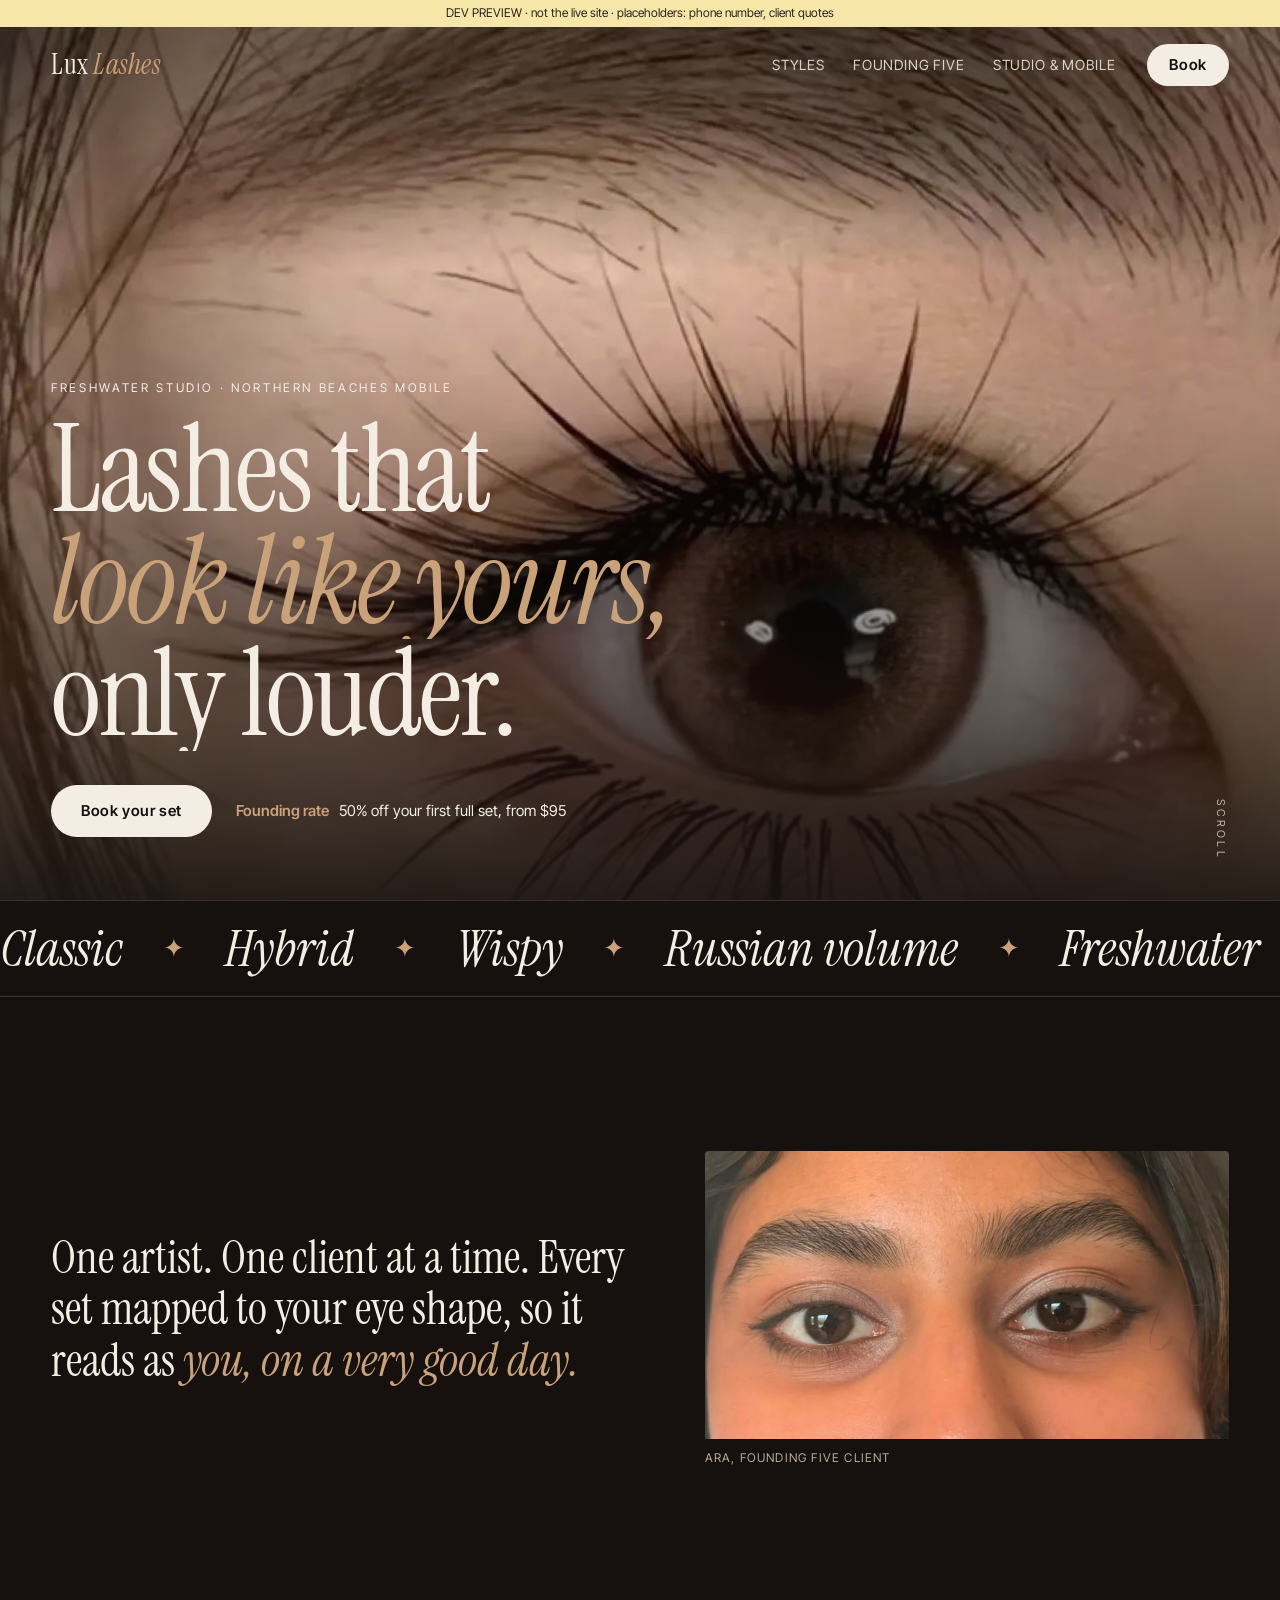
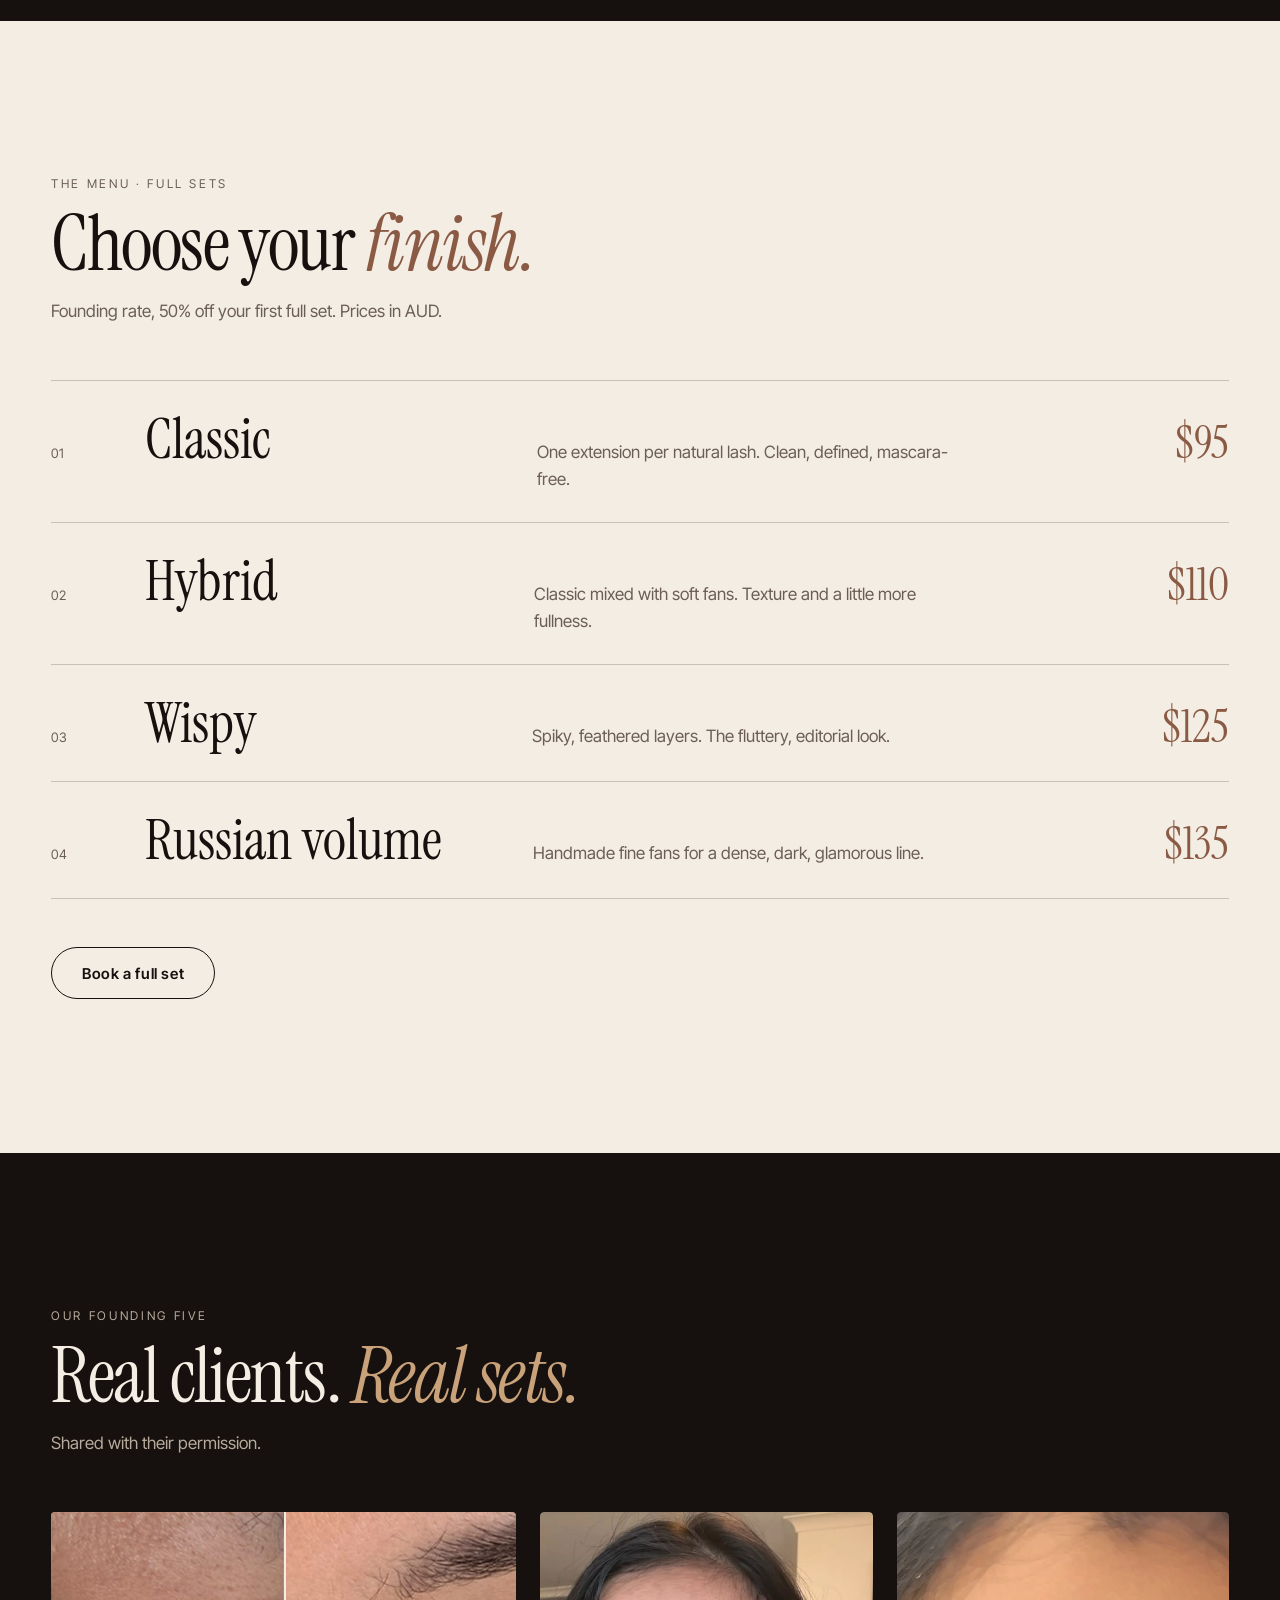
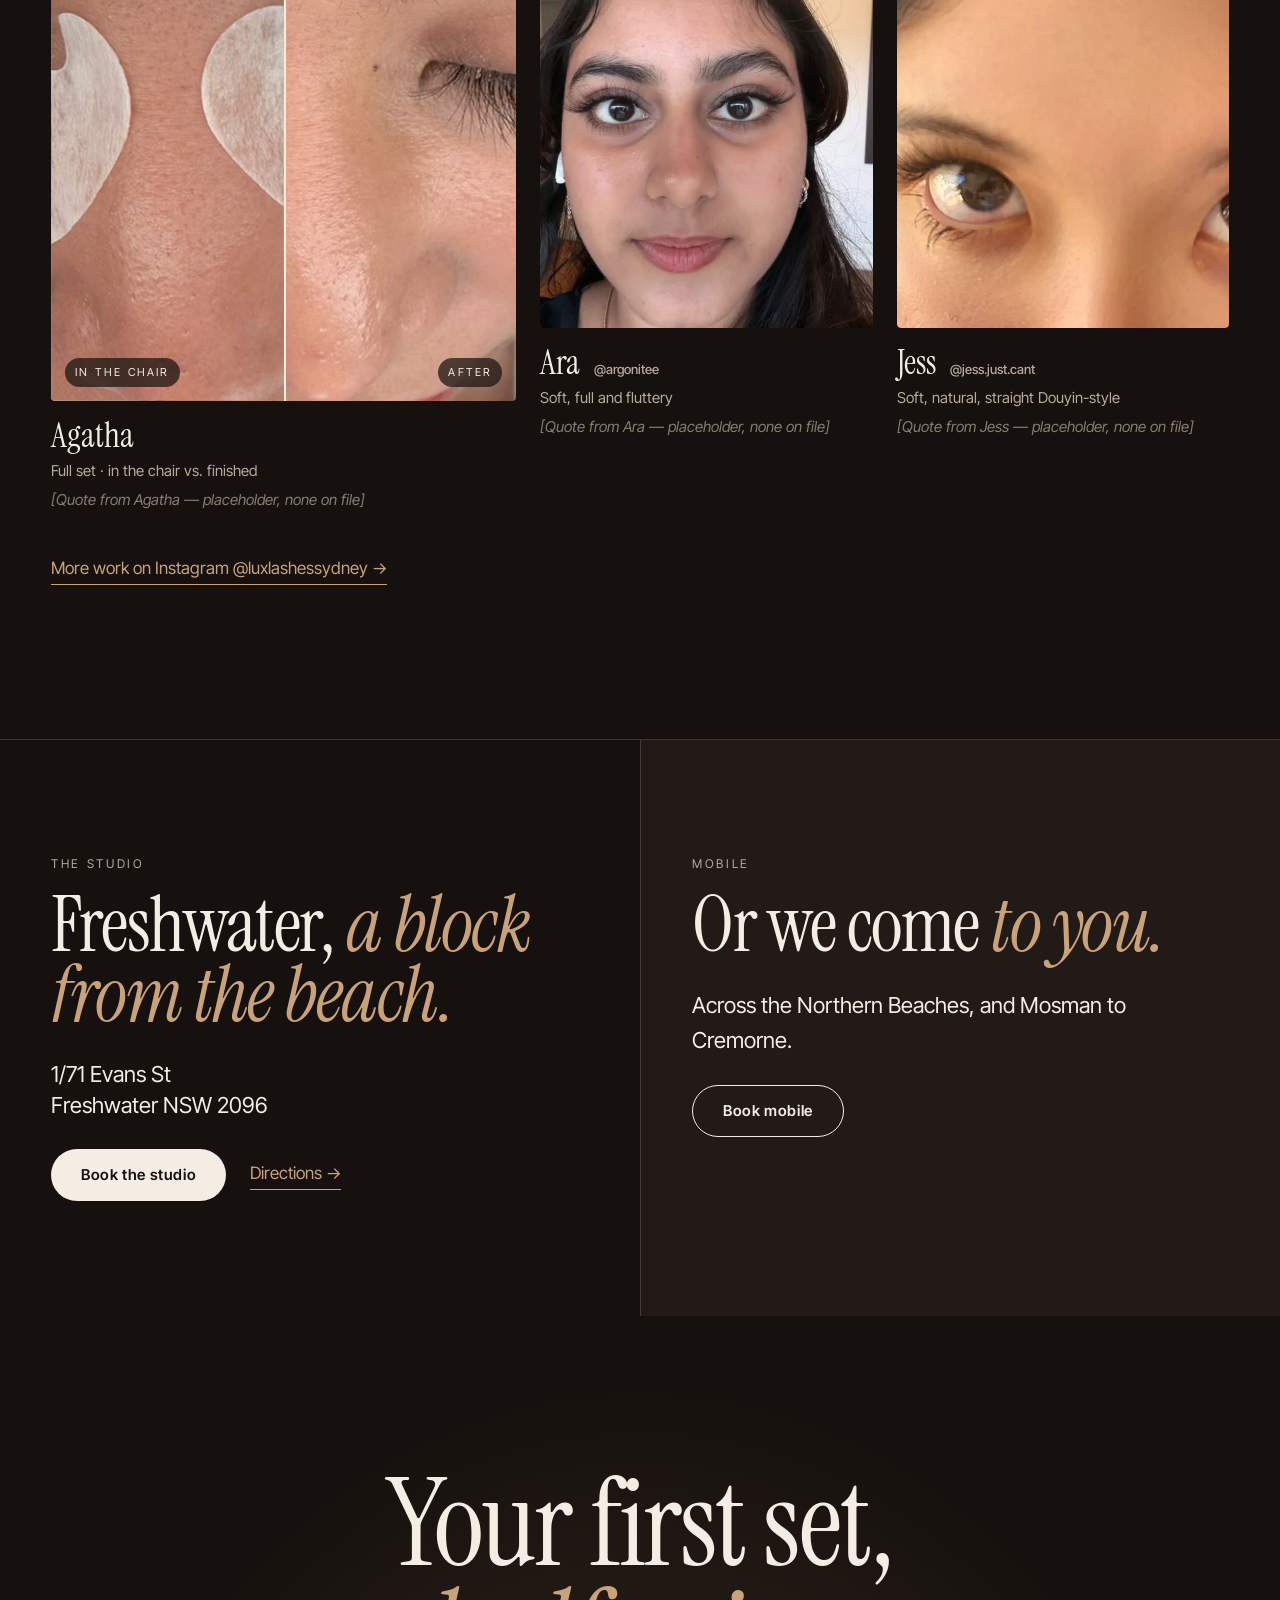
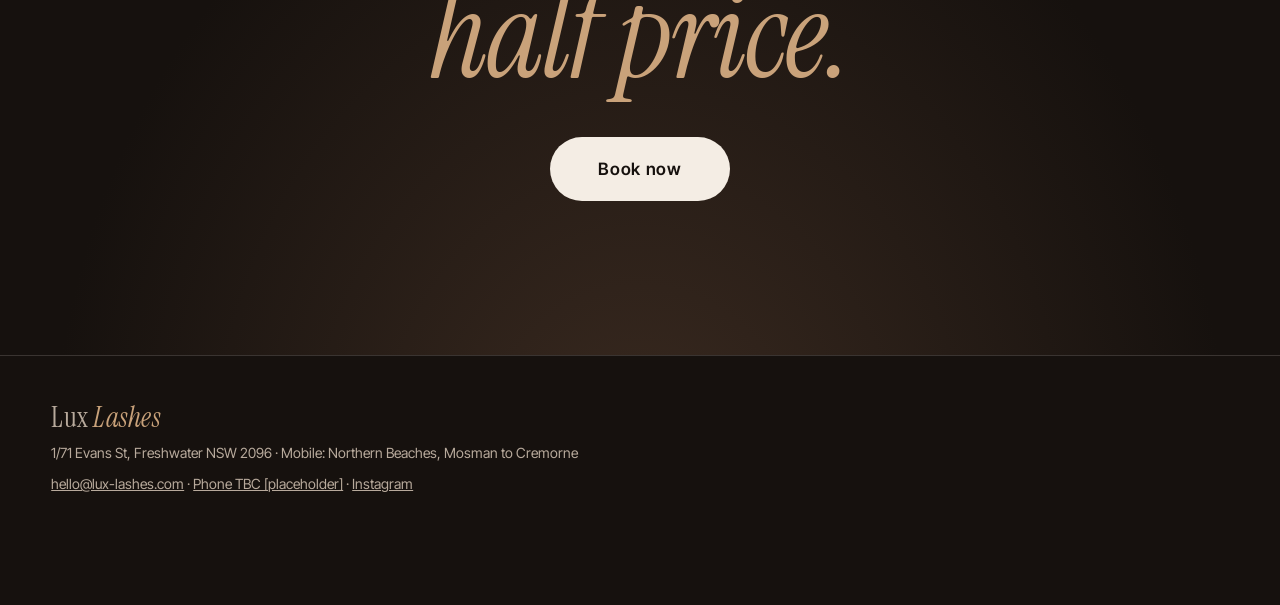
==== commit d53575f7: "Dev preview: v2 editorial homepage redesign (dark editorial, full-bleed hero, styles menu, Founding " ====
--- a/index.html
+++ b/index.html
@@ -1,60 +1,102 @@
 <!doctype html>
 <html lang="en-AU"><head><meta charset="utf-8"><meta name="viewport" content="width=device-width,initial-scale=1">
 <meta name="robots" content="noindex, nofollow">
-<title>Lash extensions Freshwater | Northern Beaches | Lux Lashes</title><meta name="description" content="Premium lash extensions at our Freshwater studio (1/71 Evans St) or mobile across the Northern Beaches and Mosman to Cremorne. 50% founding prices from $95.">
-<link rel="canonical" href="https://lux-lashes.com/">
-<meta property="og:type" content="website"><meta property="og:title" content="Lash extensions Freshwater | Northern Beaches | Lux Lashes"><meta property="og:description" content="Premium lash extensions at our Freshwater studio (1/71 Evans St) or mobile across the Northern Beaches and Mosman to Cremorne. 50% founding prices from $95."><meta property="og:locale" content="en_AU"><meta property="og:image" content="assets/img/lux-lashes-wispy-iconic-result-v1.jpg">
+<title>Lux Lashes — Lash extensions, Freshwater studio &amp; Northern Beaches mobile</title>
+<meta name="description" content="Classic, hybrid, wispy and Russian volume lash extensions. Freshwater studio, plus mobile across the Northern Beaches and Mosman to Cremorne. Founding rate: 50% off your first full set.">
 <link rel="preconnect" href="https://fonts.googleapis.com"><link rel="preconnect" href="https://fonts.gstatic.com" crossorigin>
-<link href="https://fonts.googleapis.com/css2?family=Cormorant+Garamond:wght@500;600&family=Inter:wght@400;500;600&display=swap" rel="stylesheet">
+<link href="https://fonts.googleapis.com/css2?family=Instrument+Serif:ital@0;1&family=Inter+Tight:wght@400;500;600&display=swap" rel="stylesheet">
 <link rel="icon" href="assets/favicon.svg" type="image/svg+xml">
-<link rel="stylesheet" href="css/site.css?v=1">
-<script type="application/ld+json">{"@context": "https://schema.org", "@type": "BeautySalon", "name": "Lux Lashes", "url": "https://lux-lashes.com", "email": "hello@lux-lashes.com", "address": {"@type": "PostalAddress", "streetAddress": "1/71 Evans St", "addressLocality": "Freshwater", "addressRegion": "NSW", "postalCode": "2096", "addressCountry": "AU"}, "areaServed": ["Freshwater NSW", "Northern Beaches NSW", "Mosman NSW", "Cremorne NSW"], "sameAs": ["https://www.instagram.com/luxlashessydney/"], "makesOffer": [{"@type": "Offer", "name": "Classic lash extensions full set (50% founding price)", "price": 95, "priceCurrency": "AUD"}, {"@type": "Offer", "name": "Hybrid lash extensions full set (50% founding price)", "price": 110, "priceCurrency": "AUD"}, {"@type": "Offer", "name": "Wispy lash extensions full set (50% founding price)", "price": 125, "priceCurrency": "AUD"}, {"@type": "Offer", "name": "Russian volume lash extensions full set (50% founding price)", "price": 135, "priceCurrency": "AUD"}]}</script>
+<link rel="stylesheet" href="css/v2.css?v=2">
 <script>document.documentElement.classList.add('js');if(!matchMedia('(prefers-reduced-motion: reduce)').matches)document.documentElement.classList.add('motion')</script>
-</head><body class="">
-<a class="skip" href="#main">Skip to content</a>
-<p class="devbar" role="note">DEV PREVIEW, not the live site. Placeholders still to replace: phone number, mobile postcode list, reels, extra reviews. Photos are the illustrative images from the current site.</p>
-<div class="drift" aria-hidden="true"></div>
-<header class="hd"><div class="w hd__in">
-<a class="brand" href="index.html" aria-label="Lux Lashes home"><svg class="wm" aria-hidden="true" focusable="false" xmlns="http://www.w3.org/2000/svg" viewBox="0 0 360 64"><g fill="currentColor"><g transform="translate(34 36) scale(.85)"><path d="M-5 13C-10 7-16 0-21-2C-16-1-9 5-4 12Z"/><path d="M-3.5 11C-9 2-13-7-14-12C-12-7-7 2-2.5 10.5Z"/><path d="M-1.8 10C-5 0-7-11-6-17C-5-10-3 0-.8 9.7Z"/><path d="M-.5 9.5C-.8-1 0-14 3-20C1-12 .8 0 .5 9.5Z"/><path d="M1.3 9.8C4-1 8-12 13-17C9-10 5 0 2.3 10.1Z"/><path d="M3 10.6C8 2 15-7 21-10C15-5 9 3 4 11.2Z"/><path d="M4.5 12C11 6 19 1 25 1C19 3 12 7 5.5 13Z"/></g><path transform="translate(79 20)" d="M1 0H12V.7H9.4C8.2.7 8 1.1 8 2.6V27.7C8 28.9 8.5 29.2 10 29.2H14C18.2 29.2 19.8 27.1 21.6 22H22.3L20.8 30H1V29.3H3C4.3 29.3 4.5 28.8 4.5 27.4V2.6C4.5 1.2 4.3.7 3 .7H1Z"/><path transform="translate(105 20)" d="M.5 0H11.5V.7H9.5C8.2.7 8 1.2 8 2.7V19.6C8 25.8 10.5 29.2 15.5 29.2C20.9 29.2 23 25.6 23 19.7V4.9C23 1.8 22.3.7 19.7.7H19V0H27V.7H26.6C24.4.7 23.9 1.8 23.9 4.9V19.7C23.9 26.9 20.8 30.5 14.5 30.5C7.5 30.5 4.5 26.7 4.5 20V2.7C4.5 1.2 4.3.7 3 .7H.5Z"/><path transform="translate(136 20)" d="M.5 0H11.7V.7H10.3C8.8.7 8.5 1.3 9.3 2.7L15 12.4L20.7 3.4C21.8 1.6 21.5.7 19.3.7H18.6V0H26V.7H25.7C24 .7 23 1.4 21.5 3.7L15.5 13.2L23.9 27.3C24.8 28.8 25.3 29.3 27 29.3V30H15.8V29.3H17.3C18.9 29.3 19 28.5 18.2 27.1L12.1 16.7L5.7 26.6C4.5 28.5 5 29.3 7.2 29.3H8V30H0V29.3H.5C2.5 29.3 3.4 28.5 4.9 26.3L11.6 15.9L3.9 2.8C2.9 1.1 2.4.7.5.7Z"/><path transform="translate(176 20)" d="M1 0H12V.7H9.4C8.2.7 8 1.1 8 2.6V27.7C8 28.9 8.5 29.2 10 29.2H14C18.2 29.2 19.8 27.1 21.6 22H22.3L20.8 30H1V29.3H3C4.3 29.3 4.5 28.8 4.5 27.4V2.6C4.5 1.2 4.3.7 3 .7H1Z"/><path transform="translate(202 20)" d="M12.7-.5H13.5L24 27.1C24.7 28.8 25.1 29.3 27 29.3V30H16V29.3H17.6C19.1 29.3 19.3 28.8 18.8 27.3L15.9 19.5H6.9L4.6 26.1C3.8 28.4 4.5 29.3 6.8 29.3H7.4V30H0V29.3C2.2 29.3 2.7 28.3 3.5 26.1ZM11.3 6.9L7.2 18.6H15.6Z"/><path transform="translate(233 20)" d="M20 1V8H19.3C18.4 3.6 16.3.3 12.1.3C8.4.3 6 2.4 6 5.8C6 9.1 8.8 10.9 13.2 12.9C18.3 15.2 21.5 17.3 21.5 22C21.5 27.1 17.5 30.6 11.8 30.6C8.1 30.6 5.3 29.4 3.2 28.2L2.1 30H1.4V21.2H2.1C3.5 26.7 6.8 29.8 11.8 29.8C15.9 29.8 18.2 27.4 18.2 24C18.2 20.6 15.5 18.7 11 16.6C5.9 14.3 2.7 12.1 2.7 7.5C2.7 2.8 6.5-.5 12-.5C15.3-.5 17.7.5 19 1.7L19.3 1Z"/><path transform="translate(260 20)" d="M1 0H12V.7H10C8.7.7 8.5 1.2 8.5 2.6V14H23V2.6C23 1.2 22.8.7 21.5.7H19.5V0H30.5V.7H28.5C27.2.7 27 1.2 27 2.6V27.4C27 28.8 27.2 29.3 28.5 29.3H30.5V30H19.5V29.3H21.5C22.8 29.3 23 28.8 23 27.4V14.9H8.5V27.4C8.5 28.8 8.7 29.3 10 29.3H12V30H1V29.3H3C4.3 29.3 4.5 28.8 4.5 27.4V2.6C4.5 1.2 4.3.7 3 .7H1Z"/><path transform="translate(295 20)" d="M1 0H22L22.5 7H21.8C20.7 2.3 19.2.8 15.5.8H8.5V13.7H13.2C16.2 13.7 17.3 12.7 17.8 9.6H18.5V18.7H17.8C17.3 15.5 16.2 14.6 13.2 14.6H8.5V27.5C8.5 28.8 8.9 29.2 10.5 29.2H15.5C19.8 29.2 21.4 27.1 23.1 22.6H23.8L22.3 30H1V29.3H3C4.3 29.3 4.5 28.8 4.5 27.4V2.6C4.5 1.2 4.3.7 3 .7H1Z"/><path transform="translate(323 20)" d="M20 1V8H19.3C18.4 3.6 16.3.3 12.1.3C8.4.3 6 2.4 6 5.8C6 9.1 8.8 10.9 13.2 12.9C18.3 15.2 21.5 17.3 21.5 22C21.5 27.1 17.5 30.6 11.8 30.6C8.1 30.6 5.3 29.4 3.2 28.2L2.1 30H1.4V21.2H2.1C3.5 26.7 6.8 29.8 11.8 29.8C15.9 29.8 18.2 27.4 18.2 24C18.2 20.6 15.5 18.7 11 16.6C5.9 14.3 2.7 12.1 2.7 7.5C2.7 2.8 6.5-.5 12-.5C15.3-.5 17.7.5 19 1.7L19.3 1Z"/></g></svg>
-</a>
-<nav aria-label="Primary"><ul class="hd__nav" id="navlist"><li><a href="#prices">Services &amp; Prices</a></li><li><a href="#studio">Studio</a></li><li><a href="#mobile">Mobile</a></li><li><a href="#reviews">Reviews</a></li><li><a href="#faq">FAQ</a></li></ul></nav>
-<div class="hd__act"><button class="lang" type="button" aria-label="切换为简体中文 / Switch language" data-lang-toggle data-en="中文" data-zh="EN">中文</button>
-<a class="hd__tel" href="tel:+61000000000" data-ev="phone_tap">Phone TBC (placeholder)</a><a class="btn" href="book/" data-cta data-ev="book_click">Book now</a></div></div></header>
-<main id="main"><section class="hero"><div class="hero__media"><img src="assets/img/lux-lashes-wispy-iconic-result-v1.jpg" alt="Macro close-up of a brown eye with a wispy lash extension set" class="hero__img" decoding="async"></div>
-<div class="w hero__in"><p class="badge">50% founding prices</p><p class="eyb">Freshwater studio · Northern Beaches mobile</p><h1 class="hero__h">Premium lash extensions in Freshwater & across the Northern Beaches</h1><p class="hero__sub">Visit our Freshwater studio or book mobile, Northern Beaches and Mosman to Cremorne.</p>
-<div class="hero__a"><a class="btn" href="book/" data-cta data-ev="book_click">Book now</a><a class="btn btn--ghost" href="#prices">See prices</a></div></div>
-<!-- PLACEHOLDER: slow image drift stands in for the hero video loop until real lash-application footage is filmed. --></section><section class="s" id="studio"><div class="w"><p class="eyb">Two ways to book</p><h2 class="rv">Studio or mobile, your choice.</h2>
-<div class="two">
-<article class="card rv"><h3>Freshwater studio</h3><p>Come to us at our private studio in Freshwater.</p><p class="addr">1/71 Evans St, Freshwater NSW 2096</p>
-<a class="maplink" href="https://www.google.com/maps/search/?api=1&amp;query=1%2F71+Evans+St+Freshwater+NSW+2096" rel="noopener">Open in Google Maps ↗</a>
-<a class="btn" href="book/?mode=studio" data-cta data-ev="book_click">Book the studio</a></article>
-<article class="card rv" id="mobile"><h3>Mobile visits</h3><p>We come to you across the Northern Beaches and Mosman to Cremorne.</p><form class="pc" data-pc action="book/" method="get"><input type="hidden" name="mode" value="mobile"><label for="pc-home">Check your postcode</label>
-<div class="pc__row"><input id="pc-home" name="pc" inputmode="numeric" pattern="[0-9]{4}" maxlength="4" autocomplete="postal-code" placeholder="e.g. 2096"><button class="btn btn--ghost" type="submit">Check</button></div>
-<p class="pc__msg" role="status" aria-live="polite"></p></form>
-<a class="btn" href="book/?mode=mobile" data-cta data-ev="book_click">Book a mobile visit</a></article>
-</div></div></section><section class="s s--surface" id="prices"><div class="w"><p class="eyb">Services &amp; prices</p><h2 class="rv">Founding prices, half off.</h2><p class="lead">Our founding offer: every full set at half our standard price, for a limited time.</p><div class="tix__g"><div class="tix__w rv"><div class="tix__t"><div class="tix__f"><img src="assets/img/lux-lashes-en-detail-classic-v1.jpg" alt="Macro view of a natural-looking classic lash set on a green eye" class="tix__img" loading="lazy" decoding="async">
-<div class="tix__body"><p class="tix__row"><span>50% founding price</span><span>No. 01</span></p><h3 class="tix__nm">Classic</h3><p class="tix__line">One extension per natural lash for clean, natural definition.</p>
-<p class="tix__pr">$95</p><div class="tix__ba"><a class="btn" href="book/?set=classic" data-ev="book_click">Book this set<span class="sr"> Classic</span></a><button type="button" class="tix__flip" aria-pressed="false">Details<span class="sr"> for Classic</span></button></div></div></div>
-<div class="tix__b"><p class="tix__row"><span>Classic</span><span>$95</span></p><ul><li>Eye-shape consultation</li><li>Personal lash mapping</li><li>Aftercare guidance</li></ul><div class="tix__ba"><a class="btn" href="book/?set=classic">Book this set<span class="sr"> Classic</span></a><button type="button" class="tix__flip tix__back">Back</button></div></div></div></div><div class="tix__w rv"><div class="tix__t"><div class="tix__f"><img src="assets/img/lux-lashes-en-detail-hybrid-v1.jpg" alt="Macro view of a textured hybrid lash set" class="tix__img" loading="lazy" decoding="async">
-<div class="tix__body"><p class="tix__row"><span>50% founding price</span><span>No. 02</span></p><h3 class="tix__nm">Hybrid</h3><p class="tix__line">Classic and volume lashes mixed for texture and dimension.</p>
-<p class="tix__pr">$110</p><div class="tix__ba"><a class="btn" href="book/?set=hybrid" data-ev="book_click">Book this set<span class="sr"> Hybrid</span></a><button type="button" class="tix__flip" aria-pressed="false">Details<span class="sr"> for Hybrid</span></button></div></div></div>
-<div class="tix__b"><p class="tix__row"><span>Hybrid</span><span>$110</span></p><ul><li>Eye-shape consultation</li><li>Personal lash mapping</li><li>Aftercare guidance</li></ul><div class="tix__ba"><a class="btn" href="book/?set=hybrid">Book this set<span class="sr"> Hybrid</span></a><button type="button" class="tix__flip tix__back">Back</button></div></div></div></div><div class="tix__w rv"><div class="tix__t"><div class="tix__f"><img src="assets/img/lux-lashes-wispy-iconic-detail-v1.jpg" alt="Macro view of a wispy lash set with defined spikes" class="tix__img" loading="lazy" decoding="async">
-<div class="tix__body"><p class="tix__row"><span>50% founding price</span><span>No. 03</span></p><h3 class="tix__nm">Wispy</h3><p class="tix__line">Soft feathered fans with defined spikes for an airy finish.</p>
-<p class="tix__pr">$125</p><div class="tix__ba"><a class="btn" href="book/?set=wispy" data-ev="book_click">Book this set<span class="sr"> Wispy</span></a><button type="button" class="tix__flip" aria-pressed="false">Details<span class="sr"> for Wispy</span></button></div></div></div>
-<div class="tix__b"><p class="tix__row"><span>Wispy</span><span>$125</span></p><ul><li>Choice of wispy looks</li><li>Personal lash mapping</li><li>Aftercare guidance</li></ul><div class="tix__ba"><a class="btn" href="book/?set=wispy">Book this set<span class="sr"> Wispy</span></a><button type="button" class="tix__flip tix__back">Back</button></div></div></div></div><div class="tix__w rv"><div class="tix__t"><div class="tix__f"><img src="assets/img/lux-lashes-en-detail-russian-volume-v1.jpg" alt="Macro view of a full Russian volume lash set" class="tix__img" loading="lazy" decoding="async">
-<div class="tix__body"><p class="tix__row"><span>50% founding price</span><span>No. 04</span></p><h3 class="tix__nm">Russian volume</h3><p class="tix__line">Handmade lightweight fans for soft, full volume.</p>
-<p class="tix__pr">$135</p><div class="tix__ba"><a class="btn" href="book/?set=russian" data-ev="book_click">Book this set<span class="sr"> Russian volume</span></a><button type="button" class="tix__flip" aria-pressed="false">Details<span class="sr"> for Russian volume</span></button></div></div></div>
-<div class="tix__b"><p class="tix__row"><span>Russian volume</span><span>$135</span></p><ul><li>Eye-shape consultation</li><li>Handmade volume fans</li><li>Aftercare guidance</li></ul><div class="tix__ba"><a class="btn" href="book/?set=russian">Book this set<span class="sr"> Russian volume</span></a><button type="button" class="tix__flip tix__back">Back</button></div></div></div></div></div></div></section><section class="s" id="looks"><div class="w look"><p class="eyb">Lash look finder</p><h2 class="rv">Find your look.</h2>
-<p class="muted" data-en="Tap a look to preview it." data-zh="轻点图片，切换自然睫毛与设计效果">Tap a look to preview it.</p>
-<div class="look__tabs" role="tablist" aria-label="Style preview"><button type="button" class="look__tab" role="tab" aria-selected="true" data-i="0" data-en="Iconic" data-zh="标志束感">Iconic</button><button type="button" class="look__tab" role="tab" aria-selected="false" data-i="1" data-en="Doll eye" data-zh="灵动圆眼">Doll eye</button><button type="button" class="look__tab" role="tab" aria-selected="false" data-i="2" data-en="Cat eye" data-zh="提拉猫眼">Cat eye</button><button type="button" class="look__tab" role="tab" aria-selected="false" data-i="3" data-en="Feather" data-zh="轻盈羽翼">Feather</button><button type="button" class="look__tab" role="tab" aria-selected="false" data-i="4" data-en="Volume" data-zh="层次浓密">Volume</button></div><div class="look__stage"><img src="assets/img/lux-lashes-wispy-iconic-result-v1.jpg" alt="Iconic wispy look: bold separated spikes" data-alt-en="Iconic wispy look: bold separated spikes" data-alt-zh="标志束感嫁接效果特写，呈现鲜明分离的轻盈睫毛束" class="look__img on" loading="lazy" decoding="async"><img src="assets/img/lux-lashes-wispy-doll-result-v1.jpg" alt="Doll eye look: longest lashes at the centre of the eye" data-alt-en="Doll eye look: longest lashes at the centre of the eye" data-alt-zh="灵动圆眼束感嫁接效果特写，中央睫毛纤长立体" class="look__img" loading="lazy" decoding="async"><img src="assets/img/lux-lashes-wispy-cat-result-v1.jpg" alt="Cat eye look: lashes lengthening and lifting to the outer corner" data-alt-en="Cat eye look: lashes lengthening and lifting to the outer corner" data-alt-zh="提拉猫眼束感嫁接效果特写，眼尾纤长上扬" class="look__img" loading="lazy" decoding="async"><img src="assets/img/lux-lashes-wispy-feather-result-v1.jpg" alt="Feather look: fine, soft and natural lash spacing" data-alt-en="Feather look: fine, soft and natural lash spacing" data-alt-zh="轻盈羽翼束感嫁接效果特写，纤细留白自然" class="look__img" loading="lazy" decoding="async"><img src="assets/img/lux-lashes-wispy-volume-result-v2.jpg" alt="Volume look: full, layered lashes" data-alt-en="Volume look: full, layered lashes" data-alt-zh="干净清晰的层次浓密束感嫁接完成效果" class="look__img" loading="lazy" decoding="async"></div></div></section><section class="s s--surface" id="reels"><div class="w"><p class="eyb">On Instagram</p><h2 class="rv">Fresh sets, straight from the studio.</h2><div class="reels"><a class="reel" href="https://www.instagram.com/luxlashessydney/" rel="noopener"><img src="assets/img/lux-lashes-wispy-cat-detail-v3.jpg" alt="Reel placeholder 1: lash close-up" loading="lazy" decoding="async"><span class="reel__lbl">Reel placeholder 1</span></a><a class="reel" href="https://www.instagram.com/luxlashessydney/" rel="noopener"><img src="assets/img/lux-lashes-wispy-doll-detail-v1.jpg" alt="Reel placeholder 2: lash close-up" loading="lazy" decoding="async"><span class="reel__lbl">Reel placeholder 2</span></a><a class="reel" href="https://www.instagram.com/luxlashessydney/" rel="noopener"><img src="assets/img/lux-lashes-wispy-feather-detail-v1.jpg" alt="Reel placeholder 3: lash close-up" loading="lazy" decoding="async"><span class="reel__lbl">Reel placeholder 3</span></a><a class="reel" href="https://www.instagram.com/luxlashessydney/" rel="noopener"><img src="assets/img/lux-lashes-en-classic-v1.jpg" alt="Reel placeholder 4: lash close-up" loading="lazy" decoding="async"><span class="reel__lbl">Reel placeholder 4</span></a><a class="reel" href="https://www.instagram.com/luxlashessydney/" rel="noopener"><img src="assets/img/lux-lashes-wispy-volume-detail-v3.jpg" alt="Reel placeholder 5: lash close-up" loading="lazy" decoding="async"><span class="reel__lbl">Reel placeholder 5</span></a><a class="reel" href="https://www.instagram.com/luxlashessydney/" rel="noopener"><img src="assets/img/lux-lashes-en-detail-hybrid-v1.jpg" alt="Reel placeholder 6: lash close-up" loading="lazy" decoding="async"><span class="reel__lbl">Reel placeholder 6</span></a></div>
-<p class="center"><a class="btn btn--ghost" href="https://www.instagram.com/luxlashessydney/" rel="noopener">Follow @luxlashessydney</a></p></div></section><section class="s" id="reviews"><div class="w"><p class="eyb">Reviews</p><h2 class="rv">Early client feedback.</h2><div class="two"><figure class="rev card rv"><p class=rev__score>9.5/10</p><blockquote>“Melissa rated her complete Wispy Set treatment experience 9.5 out of 10.”</blockquote><figcaption><strong>Melissa F.</strong> · Wispy Set · 29 August 2026</figcaption></figure><figure class="rev card rv"><blockquote>“PLACEHOLDER: add the next real client review here (first name + service).”</blockquote><figcaption><strong>Client name</strong> · Service</figcaption></figure></div></div></section><section class="s s--surface"><div class="w"><p class="eyb">How it works</p><h2 class="rv">Three easy steps.</h2><ol class="steps"><li class="card rv"><span class="step__n">01</span><h3>Choose your set</h3><p>Classic, Hybrid, Wispy or Russian volume, all at founding prices.</p></li><li class="card rv"><span class="step__n">02</span><h3>Studio or mobile</h3><p>Come to Freshwater, or we visit you on the Northern Beaches and Mosman to Cremorne.</p></li><li class="card rv"><span class="step__n">03</span><h3>Relax</h3><p>Lie back while your lashes are mapped and applied with care.</p></li></ol></div></section><section class="s" id="faq"><div class="w faq"><p class="eyb">FAQ</p><h2 class="rv">Good to know.</h2><div class="faq__list" data-single><details open><summary>Where are you?</summary><div class="faq__a"><p>Our studio is at 1/71 Evans St, Freshwater NSW 2096. We also offer mobile visits across the Northern Beaches and Mosman to Cremorne.</p></div></details><details><summary>Do you come to me?</summary><div class="faq__a"><p>Yes, if you are on the Northern Beaches or between Mosman and Cremorne. Pop your postcode into the checker. If you are outside the mobile area, you are welcome at our Freshwater studio.</p></div></details><details><summary>What is the founding offer?</summary><div class="faq__a"><p>During our founding period every full set is 50% off: Classic $95, Hybrid $110, Wispy $125 and Russian volume $135.</p></div></details><details><summary>How do I choose a style?</summary><div class="faq__a"><p>Use the look finder for ideas, or simply tell us the look you love. We map every set to your eye shape at your appointment.</p></div></details><details><summary>How do I look after my lashes?</summary><div class="faq__a"><p>You will get personal aftercare guidance at the end of your appointment, so your set stays fresh for longer.</p></div></details></div></div></section><section class="cta"><div class="w cta__in"><h2>Ready for your lashes?</h2><p>Book your founding-price set at our Freshwater studio or at home.</p><div class="cta__a"><a class="btn" href="book/" data-cta data-ev="book_click">Book now</a><a class="cta__tel" href="tel:+61000000000" data-ev="phone_tap">Phone TBC (placeholder)</a></div></div></section></main>
-<footer class="ft"><div class="w ft__g">
-<div><p class="ft__brand" aria-label="Lux Lashes"><svg class="wm" aria-hidden="true" focusable="false" xmlns="http://www.w3.org/2000/svg" viewBox="0 0 360 64"><g fill="currentColor"><g transform="translate(34 36) scale(.85)"><path d="M-5 13C-10 7-16 0-21-2C-16-1-9 5-4 12Z"/><path d="M-3.5 11C-9 2-13-7-14-12C-12-7-7 2-2.5 10.5Z"/><path d="M-1.8 10C-5 0-7-11-6-17C-5-10-3 0-.8 9.7Z"/><path d="M-.5 9.5C-.8-1 0-14 3-20C1-12 .8 0 .5 9.5Z"/><path d="M1.3 9.8C4-1 8-12 13-17C9-10 5 0 2.3 10.1Z"/><path d="M3 10.6C8 2 15-7 21-10C15-5 9 3 4 11.2Z"/><path d="M4.5 12C11 6 19 1 25 1C19 3 12 7 5.5 13Z"/></g><path transform="translate(79 20)" d="M1 0H12V.7H9.4C8.2.7 8 1.1 8 2.6V27.7C8 28.9 8.5 29.2 10 29.2H14C18.2 29.2 19.8 27.1 21.6 22H22.3L20.8 30H1V29.3H3C4.3 29.3 4.5 28.8 4.5 27.4V2.6C4.5 1.2 4.3.7 3 .7H1Z"/><path transform="translate(105 20)" d="M.5 0H11.5V.7H9.5C8.2.7 8 1.2 8 2.7V19.6C8 25.8 10.5 29.2 15.5 29.2C20.9 29.2 23 25.6 23 19.7V4.9C23 1.8 22.3.7 19.7.7H19V0H27V.7H26.6C24.4.7 23.9 1.8 23.9 4.9V19.7C23.9 26.9 20.8 30.5 14.5 30.5C7.5 30.5 4.5 26.7 4.5 20V2.7C4.5 1.2 4.3.7 3 .7H.5Z"/><path transform="translate(136 20)" d="M.5 0H11.7V.7H10.3C8.8.7 8.5 1.3 9.3 2.7L15 12.4L20.7 3.4C21.8 1.6 21.5.7 19.3.7H18.6V0H26V.7H25.7C24 .7 23 1.4 21.5 3.7L15.5 13.2L23.9 27.3C24.8 28.8 25.3 29.3 27 29.3V30H15.8V29.3H17.3C18.9 29.3 19 28.5 18.2 27.1L12.1 16.7L5.7 26.6C4.5 28.5 5 29.3 7.2 29.3H8V30H0V29.3H.5C2.5 29.3 3.4 28.5 4.9 26.3L11.6 15.9L3.9 2.8C2.9 1.1 2.4.7.5.7Z"/><path transform="translate(176 20)" d="M1 0H12V.7H9.4C8.2.7 8 1.1 8 2.6V27.7C8 28.9 8.5 29.2 10 29.2H14C18.2 29.2 19.8 27.1 21.6 22H22.3L20.8 30H1V29.3H3C4.3 29.3 4.5 28.8 4.5 27.4V2.6C4.5 1.2 4.3.7 3 .7H1Z"/><path transform="translate(202 20)" d="M12.7-.5H13.5L24 27.1C24.7 28.8 25.1 29.3 27 29.3V30H16V29.3H17.6C19.1 29.3 19.3 28.8 18.8 27.3L15.9 19.5H6.9L4.6 26.1C3.8 28.4 4.5 29.3 6.8 29.3H7.4V30H0V29.3C2.2 29.3 2.7 28.3 3.5 26.1ZM11.3 6.9L7.2 18.6H15.6Z"/><path transform="translate(233 20)" d="M20 1V8H19.3C18.4 3.6 16.3.3 12.1.3C8.4.3 6 2.4 6 5.8C6 9.1 8.8 10.9 13.2 12.9C18.3 15.2 21.5 17.3 21.5 22C21.5 27.1 17.5 30.6 11.8 30.6C8.1 30.6 5.3 29.4 3.2 28.2L2.1 30H1.4V21.2H2.1C3.5 26.7 6.8 29.8 11.8 29.8C15.9 29.8 18.2 27.4 18.2 24C18.2 20.6 15.5 18.7 11 16.6C5.9 14.3 2.7 12.1 2.7 7.5C2.7 2.8 6.5-.5 12-.5C15.3-.5 17.7.5 19 1.7L19.3 1Z"/><path transform="translate(260 20)" d="M1 0H12V.7H10C8.7.7 8.5 1.2 8.5 2.6V14H23V2.6C23 1.2 22.8.7 21.5.7H19.5V0H30.5V.7H28.5C27.2.7 27 1.2 27 2.6V27.4C27 28.8 27.2 29.3 28.5 29.3H30.5V30H19.5V29.3H21.5C22.8 29.3 23 28.8 23 27.4V14.9H8.5V27.4C8.5 28.8 8.7 29.3 10 29.3H12V30H1V29.3H3C4.3 29.3 4.5 28.8 4.5 27.4V2.6C4.5 1.2 4.3.7 3 .7H1Z"/><path transform="translate(295 20)" d="M1 0H22L22.5 7H21.8C20.7 2.3 19.2.8 15.5.8H8.5V13.7H13.2C16.2 13.7 17.3 12.7 17.8 9.6H18.5V18.7H17.8C17.3 15.5 16.2 14.6 13.2 14.6H8.5V27.5C8.5 28.8 8.9 29.2 10.5 29.2H15.5C19.8 29.2 21.4 27.1 23.1 22.6H23.8L22.3 30H1V29.3H3C4.3 29.3 4.5 28.8 4.5 27.4V2.6C4.5 1.2 4.3.7 3 .7H1Z"/><path transform="translate(323 20)" d="M20 1V8H19.3C18.4 3.6 16.3.3 12.1.3C8.4.3 6 2.4 6 5.8C6 9.1 8.8 10.9 13.2 12.9C18.3 15.2 21.5 17.3 21.5 22C21.5 27.1 17.5 30.6 11.8 30.6C8.1 30.6 5.3 29.4 3.2 28.2L2.1 30H1.4V21.2H2.1C3.5 26.7 6.8 29.8 11.8 29.8C15.9 29.8 18.2 27.4 18.2 24C18.2 20.6 15.5 18.7 11 16.6C5.9 14.3 2.7 12.1 2.7 7.5C2.7 2.8 6.5-.5 12-.5C15.3-.5 17.7.5 19 1.7L19.3 1Z"/></g></svg>
-</p><p>1/71 Evans St, Freshwater NSW 2096</p></div>
-<div><h2 class="ft__h">Service areas</h2><p>Freshwater studio. Mobile across the Northern Beaches and from Mosman to Cremorne.</p></div>
-<div><h2 class="ft__h">Contact</h2><p><a class="" href="tel:+61000000000" data-ev="phone_tap">Phone TBC (placeholder)</a></p><p><a href="mailto:hello@lux-lashes.com">hello@lux-lashes.com</a></p></div>
-<div><h2 class="ft__h">Follow</h2><p><a href="https://www.instagram.com/luxlashessydney/" rel="noopener">@luxlashessydney</a></p><p><button class="lang" type="button" aria-label="切换为简体中文 / Switch language" data-lang-toggle data-en="中文" data-zh="EN">中文</button></p></div>
-</div><p class="w ft__legal">© 2026 Lux Lashes. Dev preview.</p></footer>
-<nav class="mbar" aria-label="Quick actions"><a class="btn mbar__book" href="book/" data-ev="book_click">Book now</a><a class="mbar__call" href="tel:+61000000000" data-ev="phone_tap">Call</a></nav>
-<script>window.LUX={"postcodes": ["2084", "2085", "2086", "2087", "2092", "2093", "2094", "2095", "2096", "2097", "2099", "2100", "2101", "2102", "2103", "2104", "2105", "2106", "2107", "2108", "2088", "2089", "2090"], "choice": {"eyebrow": "Two ways to book", "h2": "Studio or mobile, your choice.", "studio_h": "Freshwater studio", "studio_p": "Come to us at our private studio in Freshwater.", "studio_cta": "Book the studio", "map_label": "Open in Google Maps", "mobile_h": "Mobile visits", "mobile_p": "We come to you across the Northern Beaches and Mosman to Cremorne.", "mobile_cta": "Book a mobile visit", "pc_label": "Check your postcode", "pc_btn": "Check", "pc_ok": "Great news, we visit {pc}. Book a mobile appointment.", "pc_no": "Sorry, {pc} is outside our mobile area. Our Freshwater studio is open to everyone.", "pc_bad": "Please enter a 4-digit postcode.", "pc_studio": "Book the Freshwater studio instead"}, "sets": [{"id": "classic", "name": "Classic", "price": 95}, {"id": "hybrid", "name": "Hybrid", "price": 110}, {"id": "wispy", "name": "Wispy", "price": 125}, {"id": "russian", "name": "Russian volume", "price": 135}], "book": {"title": "Book lash extensions | Freshwater studio or mobile | Lux Lashes", "desc": "Book a classic, hybrid, wispy or Russian volume set at our Freshwater studio or mobile on the Northern Beaches and Mosman to Cremorne.", "eyebrow": "Book", "h1": "Book your lashes", "intro": "Five quick steps. We confirm your time by email.", "s1": "1. Studio or mobile", "studio": "Freshwater studio", "studio_sub": "1/71 Evans St, Freshwater NSW 2096", "mobile": "Mobile visit", "mobile_sub": "Northern Beaches and Mosman to Cremorne", "s2": "2. Your postcode", "s2_studio": "2. Studio location", "s3": "3. Choose your set", "s4": "4. Preferred date and time", "date": "Preferred date", "time": "Preferred time", "times": ["Morning", "Afternoon", "Evening"], "s5": "5. Your details", "name": "Full name", "mobile_no": "Mobile number", "email": "Email", "next": "Next", "back": "Back", "submit": "Send booking request", "summary": "Your booking", "sum_where": "Where", "sum_set": "Set", "sum_price": "Price", "sum_when": "When", "sum_note": "50% founding price", "err": "Please complete this step.", "done_h": "Thank you, your request is in.", "done_p": "We will email you to confirm your time.", "done_dev": "DEV PREVIEW: nothing was sent. The form handler is connected at go-live.", "review_q": "“Melissa rated her complete Wispy Set treatment experience 9.5 out of 10.” Melissa F., Wispy Set"}, "address": "1/71 Evans St, Freshwater NSW 2096"};</script>
-<script src="js/site.js?v=1" defer></script></body></html>+</head><body>
+<p class="devbar" role="note">DEV PREVIEW · not the live site · placeholders: phone number, client quotes</p>
+<header class="nav">
+  <a class="logo" href="#top" aria-label="Lux Lashes home">Lux<em>Lashes</em></a>
+  <nav aria-label="Main"><a href="#styles">Styles</a><a href="#founding">Founding Five</a><a href="#visit">Studio &amp; mobile</a></nav>
+  <a class="btn btn--sm" href="book/" data-ev="book_nav">Book</a>
+</header>
+<main id="top">
+<section class="hero">
+  <picture><source srcset="assets/v2/hero-eye.webp" type="image/webp"><img class="hero__img" src="assets/v2/hero-eye.jpg" alt="Macro close-up of an eye wearing soft lash extensions" fetchpriority="high"></picture>
+  <div class="hero__shade"></div>
+  <div class="hero__copy">
+    <p class="kicker reveal">Freshwater studio · Northern Beaches mobile</p>
+    <h1 class="display"><span class="line">Lashes that</span><span class="line"><em>look like yours,</em></span><span class="line">only louder.</span></h1>
+    <div class="hero__row reveal">
+      <a class="btn" href="book/" data-ev="book_hero">Book your set</a>
+      <p class="hero__offer"><strong>Founding rate</strong> 50% off your first full set, from $95</p>
+    </div>
+  </div>
+  <p class="hero__scroll" aria-hidden="true">Scroll</p>
+</section>
+
+<div class="marquee" aria-hidden="true"><div class="marquee__track"><span>Classic</span><i>✦</i><span>Hybrid</span><i>✦</i><span>Wispy</span><i>✦</i><span>Russian volume</span><i>✦</i><span>Freshwater</span><i>✦</i><span>Mosman to Cremorne</span><i>✦</i><span>Classic</span><i>✦</i><span>Hybrid</span><i>✦</i><span>Wispy</span><i>✦</i><span>Russian volume</span><i>✦</i><span>Freshwater</span><i>✦</i><span>Mosman to Cremorne</span><i>✦</i></div></div>
+
+<section class="intro">
+  <p class="big reveal">One artist. One client at a time. Every set mapped to your eye shape, so it reads as <em>you, on a very good day.</em></p>
+  <figure class="intro__fig reveal"><picture><source srcset="assets/v2/ara-eyes.webp" type="image/webp"><img src="assets/v2/ara-eyes.jpg" alt="Ara's eyes with a fresh set of lash extensions" loading="lazy"></picture><figcaption>Ara, Founding Five client</figcaption></figure>
+</section>
+
+<section class="styles" id="styles">
+  <header class="sec-head"><p class="kicker">The menu · full sets</p><h2 class="display display--md">Choose your <em>finish.</em></h2><p class="note">Founding rate, 50% off your first full set. Prices in AUD.</p></header>
+  <ol class="menu">
+    <li><a href="book/?set=classic" data-ev="set_classic"><span class="n">01</span><span class="name">Classic</span><span class="desc">One extension per natural lash. Clean, defined, mascara-free.</span><span class="price">$95</span></a></li>
+    <li><a href="book/?set=hybrid" data-ev="set_hybrid"><span class="n">02</span><span class="name">Hybrid</span><span class="desc">Classic mixed with soft fans. Texture and a little more fullness.</span><span class="price">$110</span></a></li>
+    <li><a href="book/?set=wispy" data-ev="set_wispy"><span class="n">03</span><span class="name">Wispy</span><span class="desc">Spiky, feathered layers. The fluttery, editorial look.</span><span class="price">$125</span></a></li>
+    <li><a href="book/?set=russian" data-ev="set_russian"><span class="n">04</span><span class="name">Russian volume</span><span class="desc">Handmade fine fans for a dense, dark, glamorous line.</span><span class="price">$135</span></a></li>
+  </ol>
+  <a class="btn btn--ghost" href="book/" data-ev="book_menu">Book a full set</a>
+</section>
+
+<section class="founding" id="founding">
+  <header class="sec-head sec-head--light"><p class="kicker">Our Founding Five</p><h2 class="display display--md">Real clients. <em>Real sets.</em></h2><p class="note">Shared with their permission.</p></header>
+  <div class="ff">
+    <article class="ff__card ff__card--wide reveal">
+      <div class="ba" data-ba>
+        <img src="assets/v2/agatha-ba-bottom.jpg" alt="Agatha after her lash extensions" loading="lazy">
+        <div class="ba__before"><img src="assets/v2/agatha-ba-top.jpg" alt="Agatha in the chair, mid-application" loading="lazy"></div>
+        <input type="range" min="0" max="100" value="50" aria-label="Drag to compare before and after">
+        <span class="ba__tag ba__tag--l">In the chair</span><span class="ba__tag ba__tag--r">After</span>
+      </div>
+      <div class="ff__body"><h3>Agatha</h3><p>Full set · in the chair vs. finished</p><p class="ph">[Quote from Agatha — placeholder, none on file]</p></div>
+    </article>
+    <article class="ff__card reveal">
+      <picture><source srcset="assets/v2/ara-portrait.webp" type="image/webp"><img src="assets/v2/ara-portrait.jpg" alt="Ara wearing a soft, full lash set" loading="lazy"></picture>
+      <div class="ff__body"><h3>Ara <a href="https://www.instagram.com/p/DeLBcMZEtGF/" rel="noopener" target="_blank">@argonitee</a></h3><p>Soft, full and fluttery</p><p class="ph">[Quote from Ara — placeholder, none on file]</p></div>
+    </article>
+    <article class="ff__card reveal">
+      <picture><source srcset="assets/v2/jess-eyes.webp" type="image/webp"><img src="assets/v2/jess-eyes.jpg" alt="Jess showing her natural, straight lash set" loading="lazy"></picture>
+      <div class="ff__body"><h3>Jess <a href="https://www.instagram.com/p/DeLCmYiEtzT/" rel="noopener" target="_blank">@jess.just.cant</a></h3><p>Soft, natural, straight Douyin-style</p><p class="ph">[Quote from Jess — placeholder, none on file]</p></div>
+    </article>
+  </div>
+  <a class="link" href="https://www.instagram.com/luxlashessydney/" rel="noopener" target="_blank">More work on Instagram @luxlashessydney →</a>
+</section>
+
+<section class="visit" id="visit">
+  <div class="visit__col">
+    <p class="kicker">The studio</p>
+    <h2 class="display display--md">Freshwater, <em>a block from the beach.</em></h2>
+    <address>1/71 Evans St<br>Freshwater NSW 2096</address>
+    <div class="row"><a class="btn" href="book/?mode=studio" data-ev="book_studio">Book the studio</a><a class="link" href="https://www.google.com/maps/search/?api=1&amp;query=1%2F71+Evans+St+Freshwater+NSW+2096" rel="noopener" target="_blank">Directions →</a></div>
+  </div>
+  <div class="visit__col">
+    <p class="kicker">Mobile</p>
+    <h2 class="display display--md">Or we come <em>to you.</em></h2>
+    <p class="areas">Across the Northern Beaches, and Mosman to Cremorne.</p>
+    <div class="row"><a class="btn btn--ghost" href="book/?mode=mobile" data-ev="book_mobile">Book mobile</a></div>
+  </div>
+</section>
+
+<section class="final">
+  <h2 class="display">Your first set,<br><em>half price.</em></h2>
+  <a class="btn btn--lg" href="book/" data-ev="book_final">Book now</a>
+</section>
+</main>
+<footer class="foot">
+  <p class="logo">Lux<em>Lashes</em></p>
+  <p>1/71 Evans St, Freshwater NSW 2096 · Mobile: Northern Beaches, Mosman to Cremorne</p>
+  <p><a href="mailto:hello@lux-lashes.com">hello@lux-lashes.com</a> · <a href="tel:+61000000000">Phone TBC [placeholder]</a> · <a href="https://www.instagram.com/luxlashessydney/" rel="noopener" target="_blank">Instagram</a></p>
+</footer>
+<a class="sticky" href="book/" data-ev="book_sticky">Book your set · from $95</a>
+<script src="js/v2.js?v=2" defer></script>
+</body></html>
--- a/css/v2.css
+++ b/css/v2.css
@@ -0,0 +1,69 @@
+:root{--ink:#16110E;--ink2:#221A16;--cream:#F4EDE4;--muted:#B8AA9C;--muted-d:#6B5E55;--accent:#C9A27A;--line:rgba(244,237,228,.16);--serif:"Instrument Serif",Georgia,serif;--sans:"Inter Tight",system-ui,sans-serif}
+*{box-sizing:border-box;margin:0;padding:0}html{scroll-behavior:smooth}
+body{background:var(--ink);color:var(--cream);font:400 17px/1.55 var(--sans);-webkit-font-smoothing:antialiased;overflow-x:hidden}
+img{display:block;width:100%;height:100%;object-fit:cover}a{color:inherit}
+em{font-style:italic;color:var(--accent)}
+.devbar{position:fixed;inset:0 0 auto 0;z-index:60;background:#F6E7A8;color:#2B2420;font-size:12px;text-align:center;padding:4px 8px}
+.nav{position:fixed;top:26px;left:0;right:0;z-index:50;display:flex;align-items:center;gap:32px;padding:18px clamp(20px,4vw,56px);transition:background .3s}
+.nav.solid{background:rgba(22,17,14,.86);backdrop-filter:blur(12px)}
+.logo{font:400 28px/1 var(--serif);letter-spacing:.02em;text-decoration:none}.logo em{margin-left:.15em}
+.nav nav{display:flex;gap:28px;margin-left:auto;font-size:14px;letter-spacing:.06em;text-transform:uppercase}.nav nav a{text-decoration:none;opacity:.85}.nav nav a:hover{opacity:1;color:var(--accent)}
+.btn{display:inline-flex;align-items:center;justify-content:center;min-height:52px;padding:0 30px;border-radius:999px;background:var(--cream);color:var(--ink);font-weight:600;font-size:15px;letter-spacing:.04em;text-decoration:none;transition:transform .25s,background .25s}
+.btn:hover{background:var(--accent);transform:translateY(-2px)}.btn--sm{min-height:42px;padding:0 22px}.btn--lg{min-height:64px;padding:0 48px;font-size:17px}
+.btn--ghost{background:transparent;color:var(--cream);border:1px solid var(--cream)}.btn--ghost:hover{background:var(--cream);color:var(--ink)}
+.kicker{font-size:12px;letter-spacing:.22em;text-transform:uppercase;color:var(--muted)}
+.display{font:400 clamp(54px,9.5vw,152px)/.92 var(--serif);letter-spacing:-.02em}.display--md{font-size:clamp(44px,6vw,96px)}
+.line{display:block;overflow:hidden}
+.hero{padding:0;position:relative;height:100svh;min-height:620px;overflow:hidden;display:flex;align-items:flex-end}
+.hero picture{position:absolute;inset:0}.hero__img{object-position:55% 45%}.hero__img{transform:scale(1.12);transition:transform 2.4s cubic-bezier(.2,.7,.1,1)}
+.loaded .hero__img{transform:scale(1.02)}
+.hero__shade{position:absolute;inset:0;background:linear-gradient(180deg,rgba(22,17,14,.55) 0%,rgba(22,17,14,0) 30%,rgba(22,17,14,.25) 55%,rgba(22,17,14,.92) 100%)}
+.hero__copy{position:relative;padding:0 clamp(20px,4vw,56px) clamp(40px,7vh,80px);width:100%}
+.hero .kicker{color:var(--cream);margin-bottom:18px}
+.hero__row{display:flex;flex-wrap:wrap;align-items:center;gap:24px;margin-top:34px}.hero__offer{font-size:15px;color:var(--cream)}.hero__offer strong{color:var(--accent);font-weight:600;margin-right:6px}
+.hero__scroll{position:absolute;right:clamp(20px,4vw,56px);bottom:40px;font-size:11px;letter-spacing:.3em;text-transform:uppercase;writing-mode:vertical-rl;opacity:.7}
+.marquee{border-block:1px solid var(--line);overflow:hidden;padding:22px 0;white-space:nowrap}
+.marquee__track{display:inline-flex;gap:40px;align-items:center;animation:mq 38s linear infinite;font:italic 400 clamp(32px,4vw,56px)/1 var(--serif)}.marquee i{font-style:normal;color:var(--accent);font-size:.5em}
+@keyframes mq{to{transform:translateX(-50%)}}
+section{padding:clamp(80px,12vw,180px) clamp(20px,4vw,56px)}
+.intro{display:grid;grid-template-columns:1.1fr 1fr;gap:clamp(32px,6vw,96px);align-items:center}
+.big{font:400 clamp(30px,3.6vw,56px)/1.12 var(--serif)}
+.intro__fig{aspect-ratio:2/1.15;overflow:hidden;border-radius:4px}.intro__fig figcaption{font-size:12px;color:var(--muted);margin-top:10px;letter-spacing:.1em;text-transform:uppercase}
+.intro__fig{aspect-ratio:auto}.intro__fig picture{display:block;aspect-ratio:2/1.1;overflow:hidden}
+.sec-head{margin-bottom:56px;max-width:900px}.sec-head .kicker{margin-bottom:16px}.note{color:var(--muted);margin-top:18px}
+.styles{background:var(--cream);color:var(--ink)}.styles .kicker,.styles .note{color:var(--muted-d)}.styles em{color:#8A5A44}
+.menu{list-style:none;border-top:1px solid rgba(22,17,14,.2);margin-bottom:48px}
+.menu a{display:grid;grid-template-columns:70px 1.2fr 2fr auto;gap:24px;align-items:baseline;padding:30px 0;border-bottom:1px solid rgba(22,17,14,.2);text-decoration:none;transition:padding .35s,background .35s}
+.menu a:hover{padding-left:18px;background:rgba(138,90,68,.06)}
+.n{font-size:13px;color:var(--muted-d)}.name{font:400 clamp(36px,4.4vw,68px)/1 var(--serif)}.desc{color:var(--muted-d);max-width:42ch}.price{font:400 clamp(32px,3.6vw,56px)/1 var(--serif);color:#8A5A44}
+.styles .btn--ghost{color:var(--ink);border-color:var(--ink)}.styles .btn--ghost:hover{background:var(--ink);color:var(--cream)}
+.ff{display:grid;grid-template-columns:1.4fr 1fr 1fr;gap:24px;align-items:start}
+.ff__card img,.ff__card picture{display:block;aspect-ratio:4/5;border-radius:4px;overflow:hidden}
+.ff__card--wide .ba{aspect-ratio:4/4.2}
+.ff__body{padding-top:18px}.ff__body h3{font:400 34px/1 var(--serif)}.ff__body h3 a{font:500 13px var(--sans);color:var(--muted);margin-left:8px;text-decoration:none}.ff__body p{color:var(--muted);font-size:15px;margin-top:6px}.ph{font-style:italic;opacity:.7}
+.ba{position:relative;overflow:hidden;border-radius:4px;--p:50%}.ba>img{position:absolute;inset:0;border-radius:0}.ba__before{position:absolute;inset:0;clip-path:inset(0 calc(100% - var(--p)) 0 0)}.ba__before img{border-radius:0}
+.ba::after{content:"";position:absolute;top:0;bottom:0;left:var(--p);width:2px;background:var(--cream);pointer-events:none}
+.ba input{position:absolute;inset:0;width:100%;height:100%;opacity:0;cursor:ew-resize}
+.ba__tag{position:absolute;bottom:14px;font-size:11px;letter-spacing:.2em;text-transform:uppercase;background:rgba(22,17,14,.7);padding:6px 10px;border-radius:99px;pointer-events:none}.ba__tag--l{left:14px}.ba__tag--r{right:14px}
+.link{display:inline-block;margin-top:44px;color:var(--accent);text-decoration:none;border-bottom:1px solid currentColor;padding-bottom:3px}
+.visit{display:grid;grid-template-columns:1fr 1fr;gap:0;padding:0;border-top:1px solid var(--line)}
+.visit__col{padding:clamp(64px,9vw,140px) clamp(20px,4vw,56px)}.visit__col+.visit__col{border-left:1px solid var(--line);background:var(--ink2)}
+.visit .kicker{margin-bottom:16px}address{font:normal 400 22px/1.4 var(--sans);margin:28px 0}.areas{font-size:22px;margin:28px 0;color:var(--cream)}
+.row{display:flex;gap:24px;align-items:center;flex-wrap:wrap}.row .link{margin:0}
+.final{text-align:center;background:radial-gradient(ellipse at 50% 120%,#3A2A20 0%,var(--ink) 65%)}.final .display{margin-bottom:44px}
+.foot{padding:48px clamp(20px,4vw,56px) 110px;border-top:1px solid var(--line);color:var(--muted);font-size:14px;display:grid;gap:10px}
+.sticky{position:fixed;left:16px;right:16px;bottom:16px;z-index:55;display:none;min-height:54px;align-items:center;justify-content:center;border-radius:999px;background:var(--cream);color:var(--ink);font-weight:600;text-decoration:none;box-shadow:0 10px 30px rgba(0,0,0,.4)}
+.motion .reveal{opacity:0;transform:translateY(36px);transition:opacity 1s,transform 1s cubic-bezier(.2,.7,.1,1)}.motion .reveal.in{opacity:1;transform:none}
+.motion .line>*,.motion .line{}
+.motion .hero .line{opacity:0;transform:translateY(60%);transition:opacity 1.1s,transform 1.1s cubic-bezier(.2,.7,.1,1)}.motion.loaded .hero .line{opacity:1;transform:none}
+.motion.loaded .hero .line:nth-child(2){transition-delay:.12s}.motion.loaded .hero .line:nth-child(3){transition-delay:.24s}
+@media (max-width:860px){
+ .nav nav{display:none}.nav{gap:12px;justify-content:space-between}.logo{font-size:24px}
+ .intro,.visit,.ff{grid-template-columns:1fr}.visit__col+.visit__col{border-left:0;border-top:1px solid var(--line)}
+ .menu a{grid-template-columns:36px 1fr auto;gap:6px 14px}.desc{grid-column:2/4;font-size:15px}.price{grid-row:1;grid-column:3}
+ .sticky{display:flex}.hero__scroll{display:none}.hero__offer{font-size:14px}
+ .display{font-size:clamp(50px,14vw,80px)}.display--md{font-size:clamp(42px,11vw,64px)}
+}
+@media (prefers-reduced-motion:reduce){.marquee__track{animation:none}}
+.devbar{white-space:nowrap;overflow:hidden;text-overflow:ellipsis}
+.ff__card img[src*="jess-eyes"]{object-position:50% 75%}
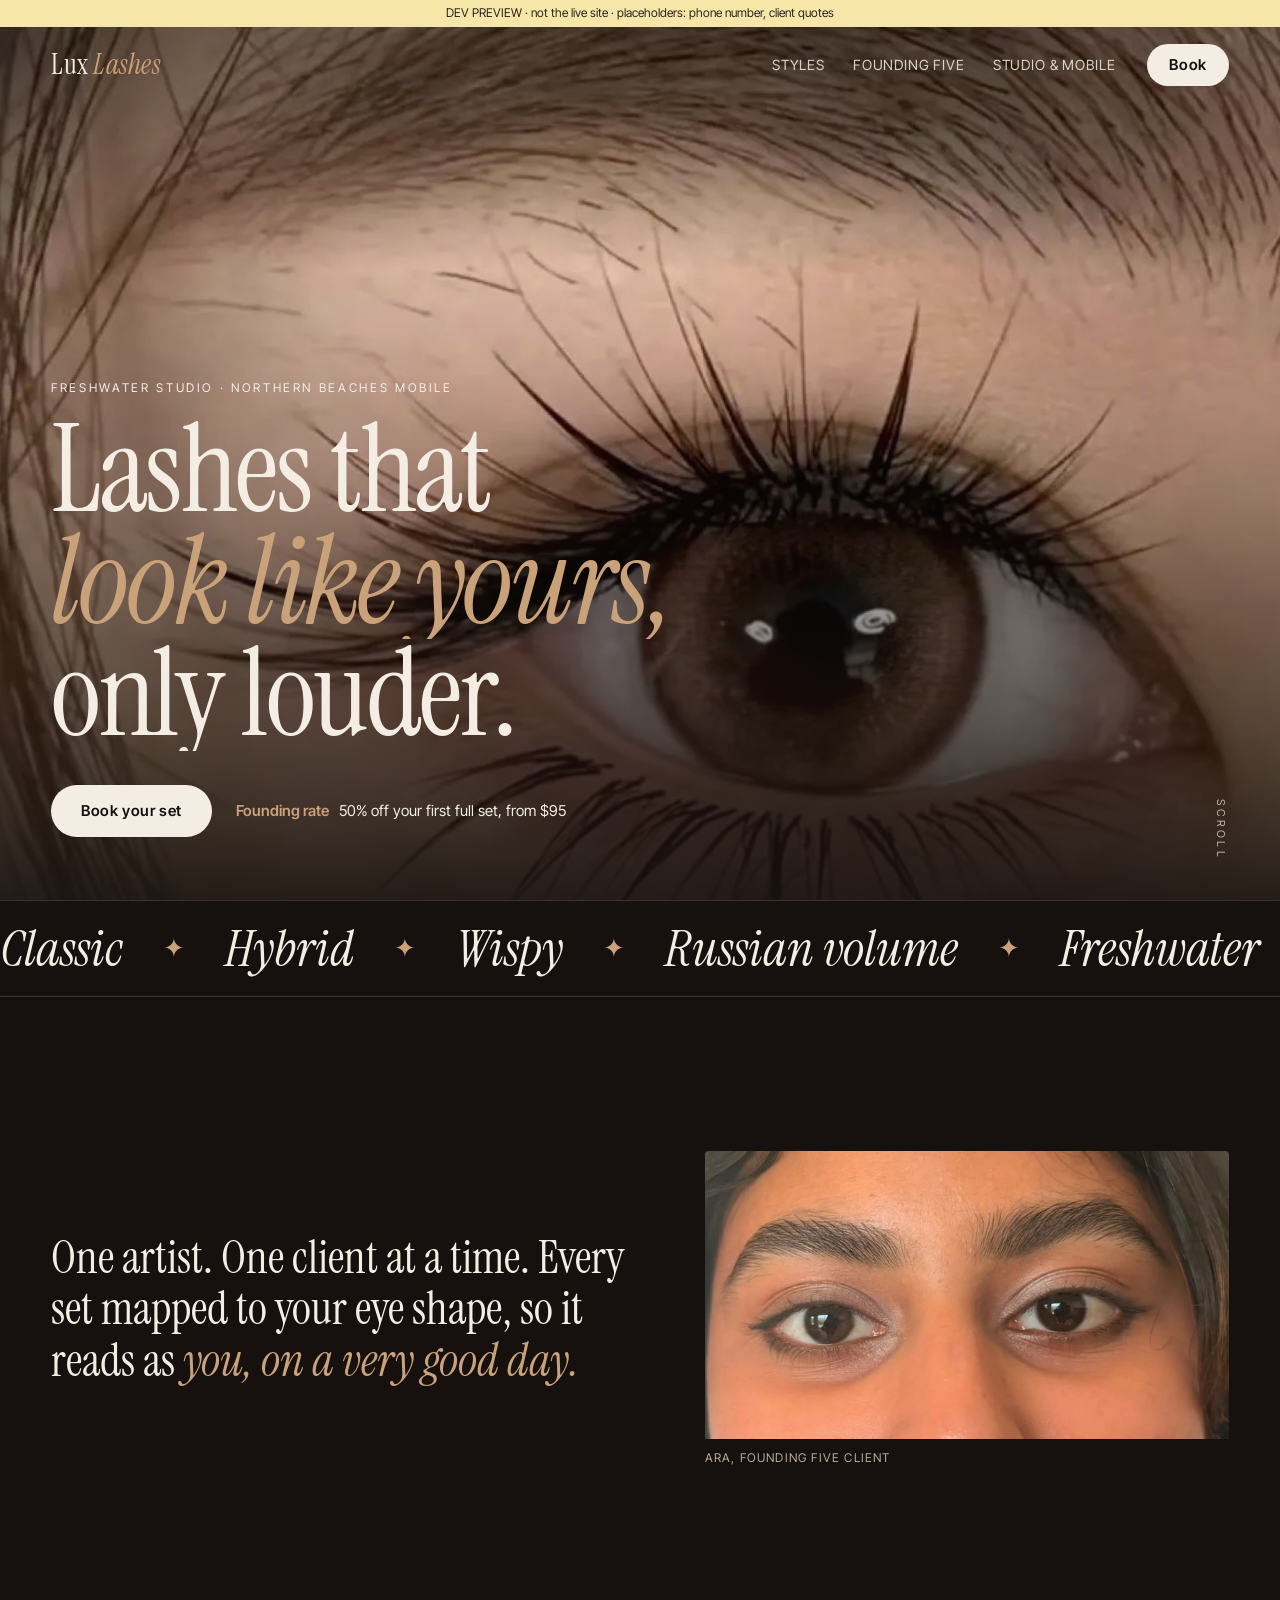
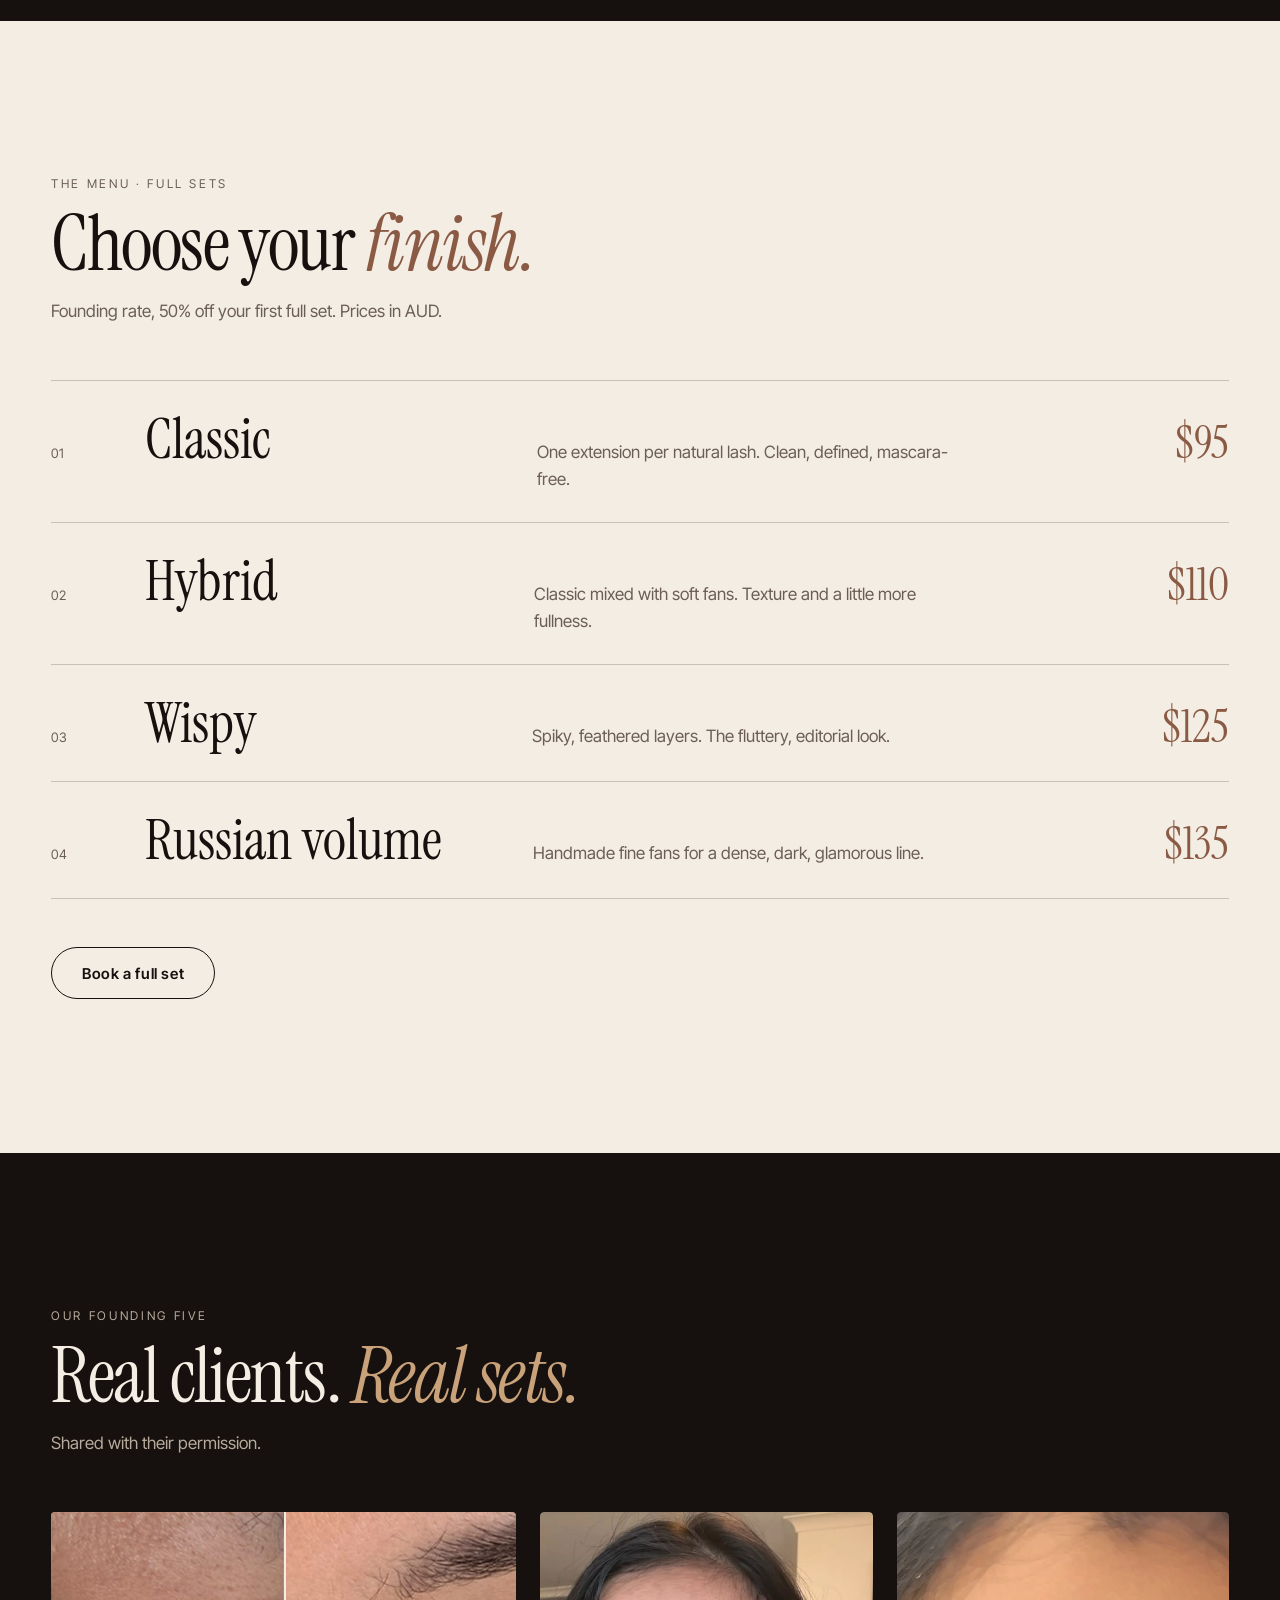
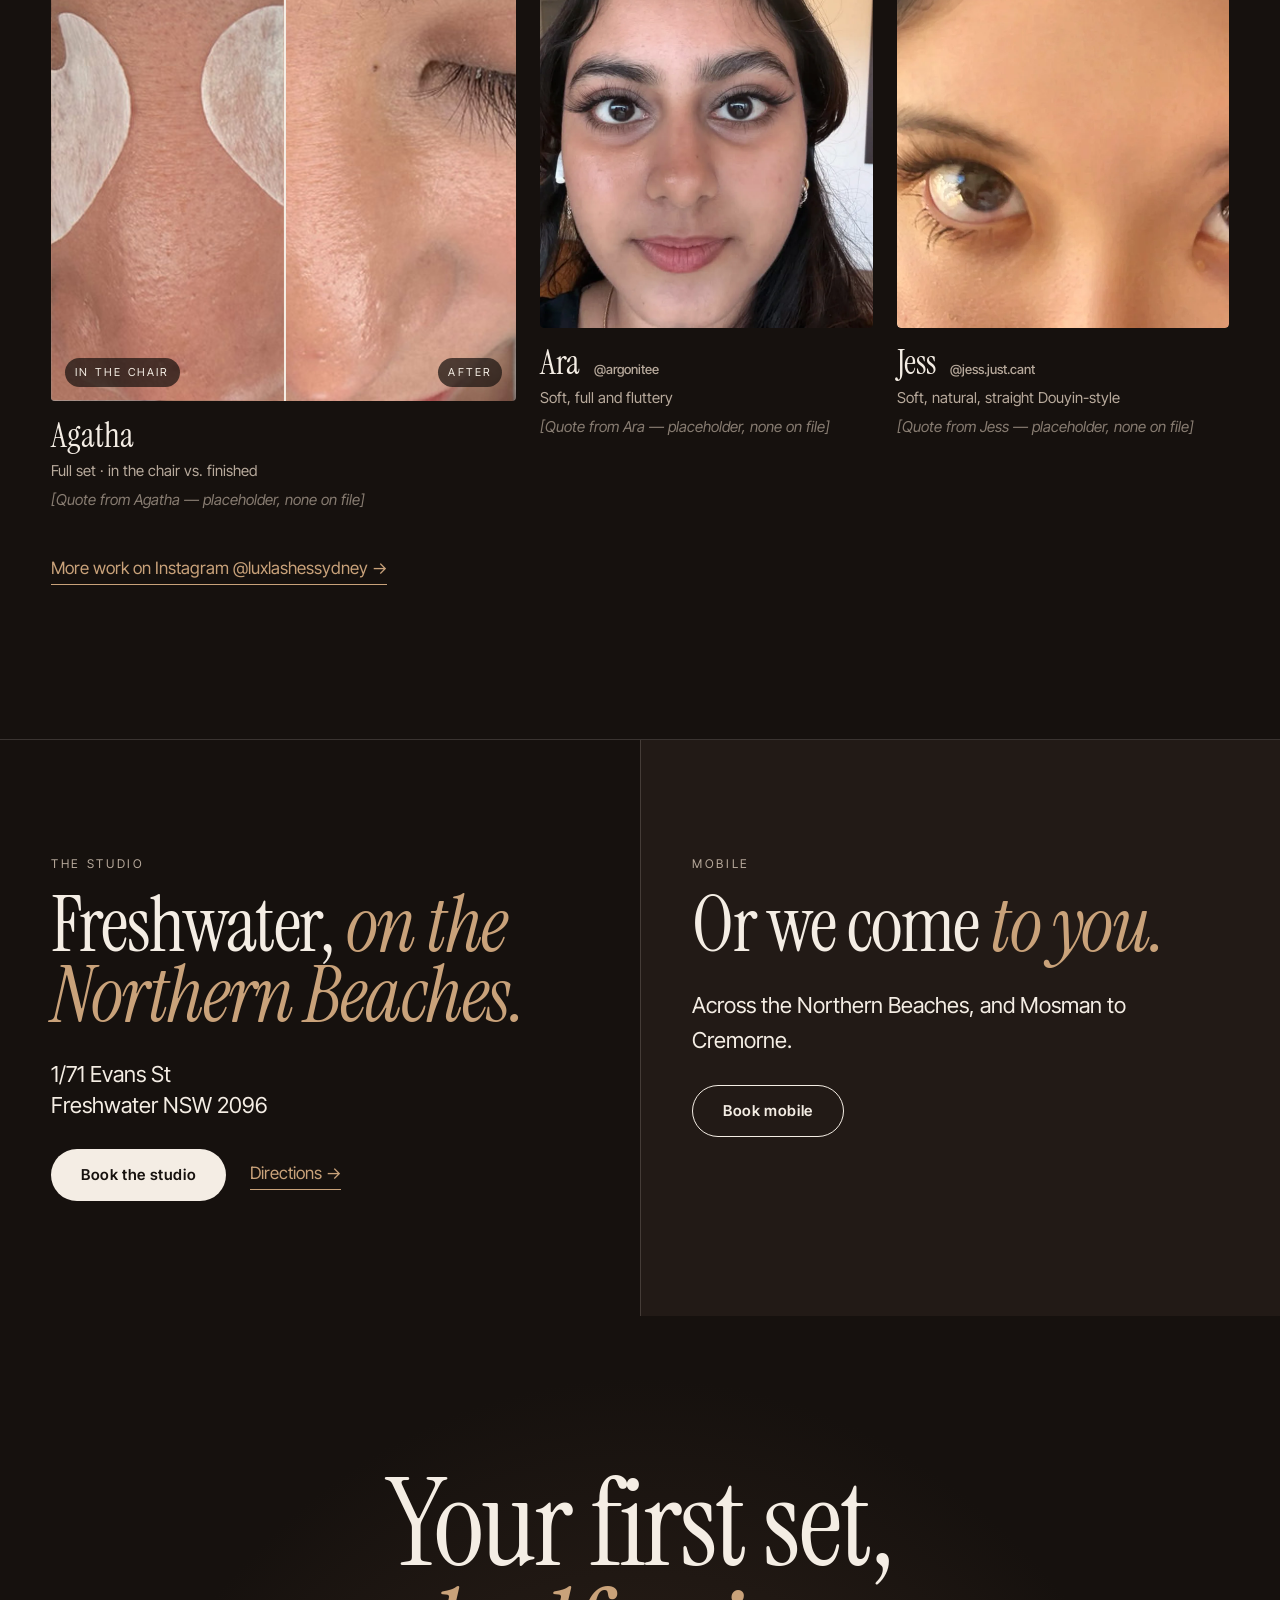
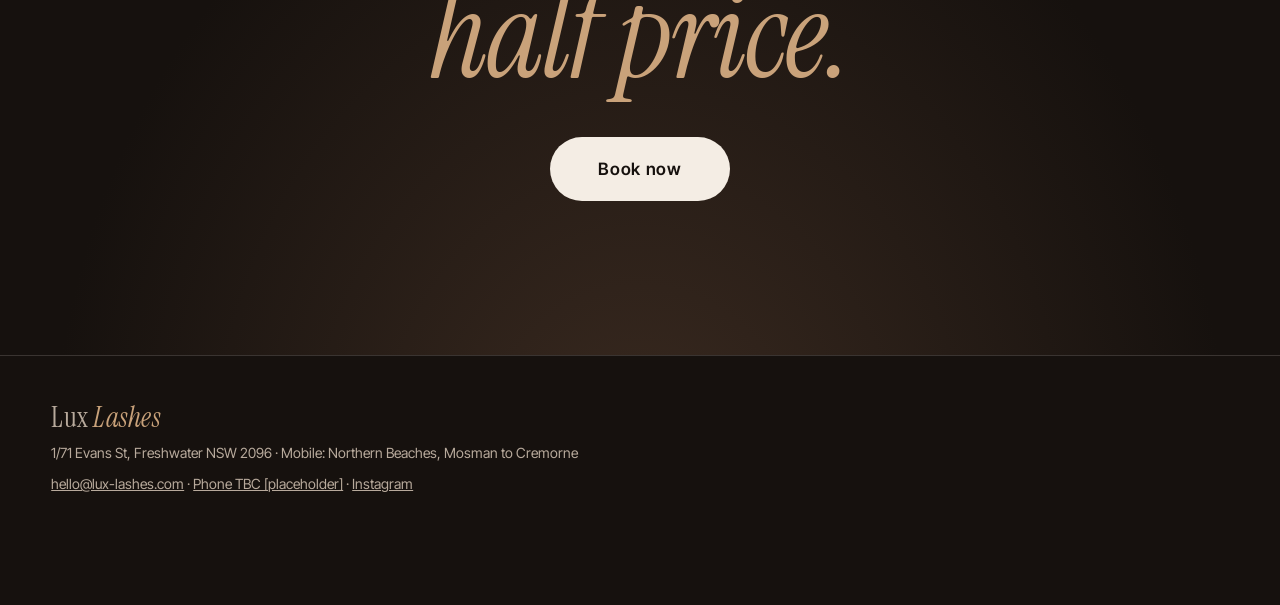
==== commit aeca0aae: "Dev v2: remove unverified 'block from the beach' claim" ====
--- a/index.html
+++ b/index.html
@@ -75,7 +75,7 @@
 <section class="visit" id="visit">
   <div class="visit__col">
     <p class="kicker">The studio</p>
-    <h2 class="display display--md">Freshwater, <em>a block from the beach.</em></h2>
+    <h2 class="display display--md">Freshwater, <em>on the Northern Beaches.</em></h2>
     <address>1/71 Evans St<br>Freshwater NSW 2096</address>
     <div class="row"><a class="btn" href="book/?mode=studio" data-ev="book_studio">Book the studio</a><a class="link" href="https://www.google.com/maps/search/?api=1&amp;query=1%2F71+Evans+St+Freshwater+NSW+2096" rel="noopener" target="_blank">Directions →</a></div>
   </div>
